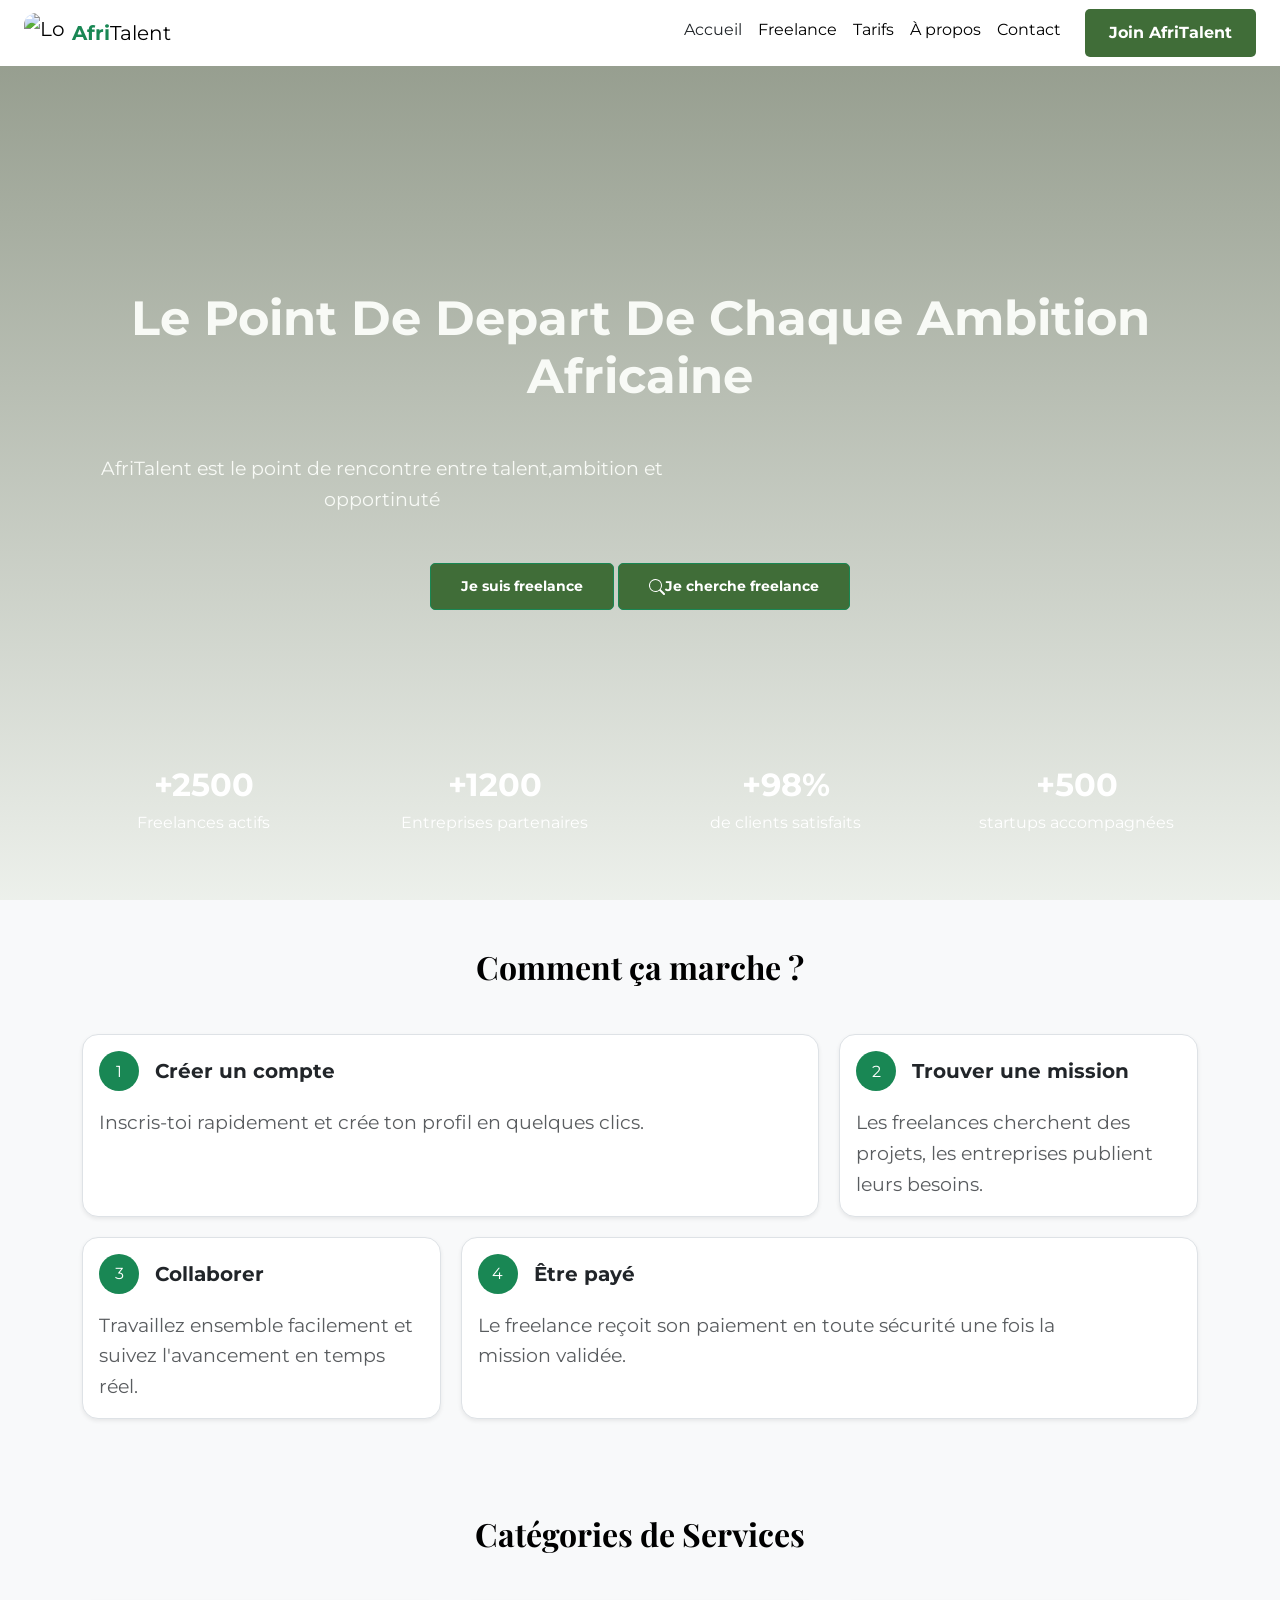
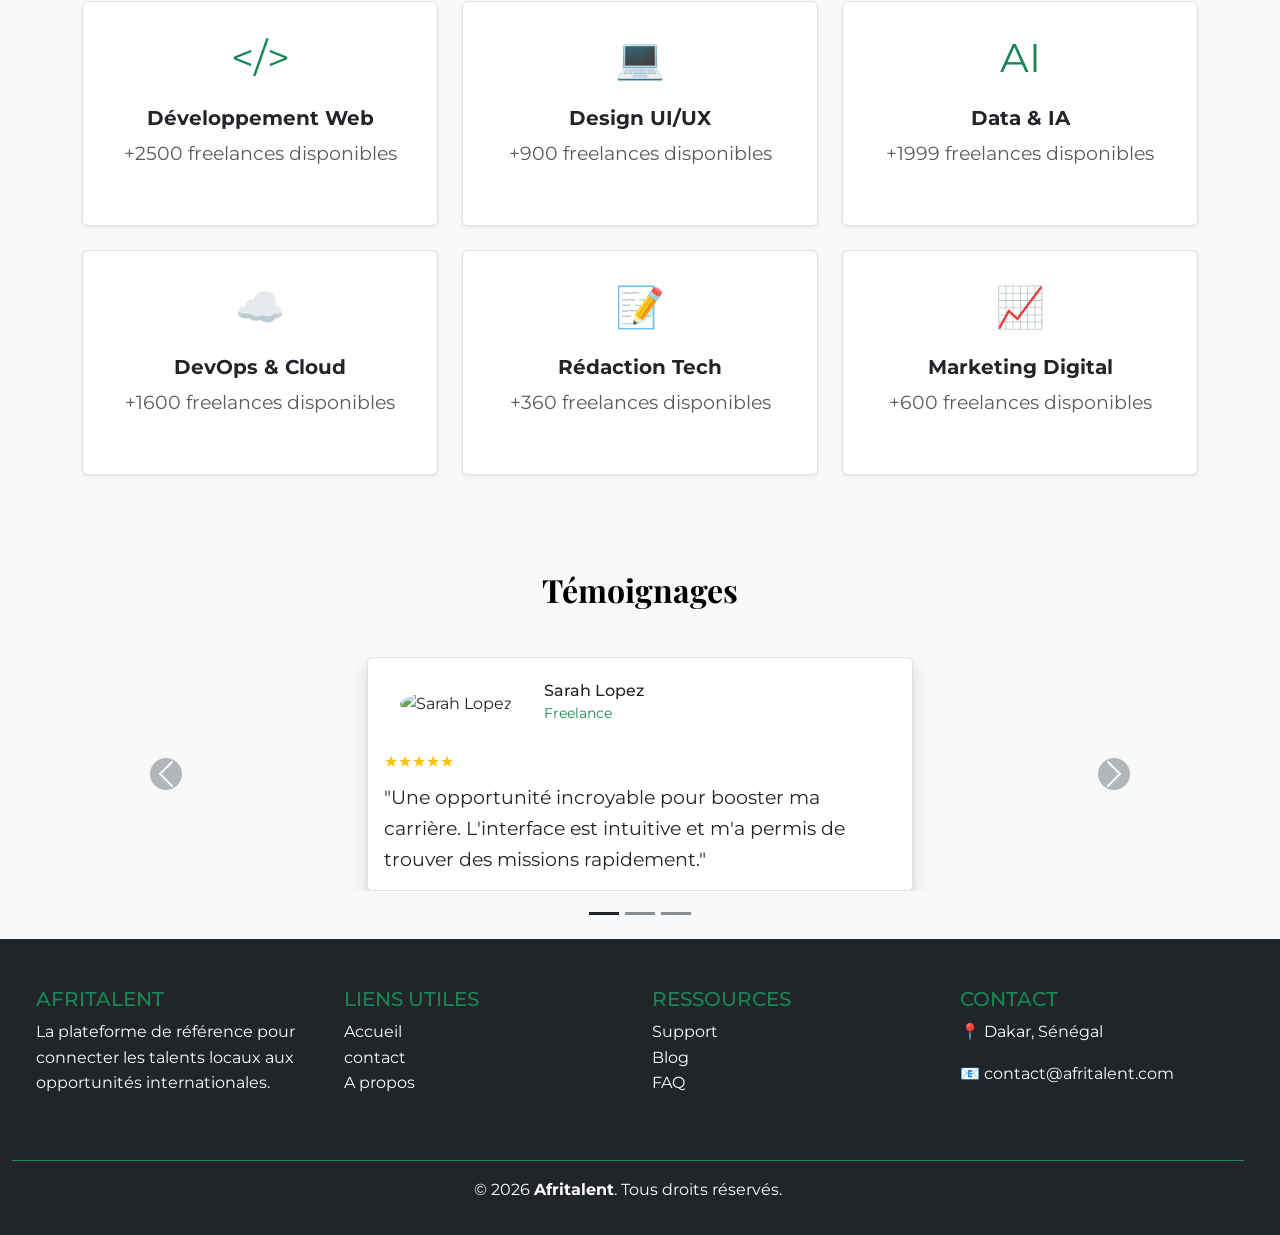
==== index.html @ a58d2108 "css:Bento Grid,sections hero et categories,effet hover" ====
<!DOCTYPE html>
<html lang="fr">
<head>
<meta charset="UTF-8">
<meta name="viewport" content="width=device-width, initial-scale=1.0">
<title>AfriTalent — Accueil</title>
<!-- Bootstrap 5 via CDN : feuille de style -->
<link
href="https://cdn.jsdelivr.net/npm/bootstrap@5.3.0/dist/css/bootstrap.min.css"
rel="stylesheet">
<!-- Votre feuille de style personnelle -->
<link rel="stylesheet" href="css/style.css">
</head>
<body>
 <nav class="navbar navbar-expand-lg navbar-dark  fixed-top">
  <div class="container-fluid px-4">
    
    <a class="navbar-brand d-flex align-items-center" href="#">
      <img src="images/F.jpg.jpeg" alt="Logo" width="40" height="40" class="d-inline-block align-text-top me-2">
      <span class="fw-bold text-success">Afri</span>Talent
    </a>

    <button class="navbar-toggler" type="button" data-bs-toggle="collapse" data-bs-target="#navbarNav" aria-controls="navbarNav" aria-expanded="false" aria-label="Toggle navigation">
      <span class="navbar-toggler-icon"></span>
    </button>

    <div class="collapse navbar-collapse justify-content-end" id="navbarNav">
      <ul class="navbar-nav">
        <li class="nav-item">
          <a class="nav-link active text-dark" href="index.html ">Accueil</a>
        </li>
        <li class="nav-item">
          <a class="nav-link" href="freelances.html">Freelance</a>
        </li>
        <li class="nav-item">
          <a class="nav-link" href="tarifs.html">Tarifs</a>
        </li>
        <li class="nav-item">
          <a class="nav-link" href="about.html">À propos</a>
        </li>
        <li class="nav-item">
          <a class="nav-link" href="contact.html">Contact</a>
        </li>
        <li class="nav-item">
          <a class="nav-link btn btn-success text-white ms-lg-3 px-4" href="contact.html">Join AfriTalent</a>
        </li>
      </ul>
    </div>

  </div>
</nav>
<header>
<section class="hero">
<div class="container py-5 " >
<h1 class="fw-bold pt-5 mb-4">Le Point De Depart De Chaque Ambition Africaine</h1>
<p class="mb-5 mt-5 text-center">AfriTalent est le point de rencontre entre talent,ambition et opportinuté</p>
<a href="tarifs.html" class="btn btn-success btn-sm text-decoration-none mb-5">Je suis freelance</a>
<a href="freelances.html" class="btn btn-success btn-sm text-decoration-none mb-5"><svg xmlns="http://www.w3.org/2000/svg" width="16" height="16" fill="currentColor" class="bi bi-search" viewBox="0 0 16 16">
  <path d="M11.742 10.344a6.5 6.5 0 1 0-1.397 1.398h-.001q.044.06.098.115l3.85 3.85a1 1 0 0 0 1.415-1.414l-3.85-3.85a1 1 0 0 0-.115-.1zM12 6.5a5.5 5.5 0 1 1-11 0 5.5 5.5 0 0 1 11 0"/>
</svg>Je cherche freelance</a>
</div>

</div>
<div class="container py-5 blo">
  
    <div class="container overflow-hidden text-center">
  <div class="row gx-5">
    <div class="col">
      <div class="p-3"><strong>+2500</strong> Freelances actifs</div>
    </div>
    <div class="col">
      <div class="p-3"><strong>+1200</strong> Entreprises partenaires</div>
    </div>
    <div class="col">
      <div class="p-3"><strong>+98%</strong> de clients satisfaits</div>
    </div>
    <div class="col">
      <div class="p-3"><strong>+500</strong> startups accompagnées</div>
    </div>
  </div>
</div>
</section>






<div class="container py-5">
  <div class="text-center mb-5">
    <h2 class="fw-bold">Comment ça marche ?</h2>
  </div>

  <div class="bento-grid">
  <div class="card h-100 border shadow-sm">
    <div class="card-body">
      <div class="d-flex align-items-center mb-3">
        <div class="bg-success text-white rounded-circle d-flex align-items-center justify-content-center p-3" style="width: 40px; height: 40px;">
          1
        </div>
        <h5 class="ms-3 mb-0 fw-bold">Créer un compte</h5>
      </div>
      <p class="card-text text-muted">Inscris-toi rapidement et crée ton profil en quelques clics.</p>
    </div>
  </div>

  <div class="card h-100 border shadow-sm">
    <div class="card-body">
      <div class="d-flex align-items-center mb-3">
        <div class="bg-success text-white rounded-circle d-flex align-items-center justify-content-center p-3" style="width: 40px; height: 40px;">
          2
        </div>
        <h5 class="ms-3 mb-0 fw-bold">Trouver une mission</h5>
      </div>
      <p class="card-text text-muted">Les freelances cherchent des projets, les entreprises publient leurs besoins.</p>
    </div>
  </div>

  <div class="card h-100 border shadow-sm">
    <div class="card-body">
      <div class="d-flex align-items-center mb-3">
        <div class="bg-success text-white rounded-circle d-flex align-items-center justify-content-center p-3" style="width: 40px; height: 40px;">
          3
        </div>
        <h5 class="ms-3 mb-0 fw-bold">Collaborer</h5>
      </div>
      <p class="card-text text-muted">Travaillez ensemble facilement et suivez l'avancement en temps réel.</p>
    </div>
  </div>

  <div class="card h-100 border shadow-sm">
    <div class="card-body">
      <div class="d-flex align-items-center mb-3">
        <div class="bg-success text-white rounded-circle d-flex align-items-center justify-content-center p-3" style="width: 40px; height: 40px;">
          4
        </div>
        <h5 class="ms-3 mb-0 fw-bold">Être payé</h5>
      </div>
      <p class="card-text text-muted">Le freelance reçoit son paiement en toute sécurité une fois la mission validée.</p>
    </div>
  </div>
</div>
</div>

<div class="container py-5">
  <div class="text-center mb-5">
    <h2 class="fw-bold">Catégories de Services</h2>
  </div>

  <div class="row g-4 categ-grid">
    <div class="col-md-4">
      <div class="card h-100 border shadow-sm">
        <div class="card-body p-4 text-center">
          <div class="mb-3 text-success">
            <span class="fs-1">&lt;/&gt;</span>
          </div>
          <h5 class="fw-bold">Développement Web</h5>
          <p class="text-muted small">+2500 freelances disponibles</p>
        </div>
      </div>
    </div>

    <div class="col-md-4">
      <div class="card h-100 border shadow-sm">
        <div class="card-body p-4 text-center">
          <div class="mb-3 text-success">
            <span class="fs-1">💻</span>
          </div>
          <h5 class="fw-bold">Design UI/UX</h5>
          <p class="text-muted small">+900 freelances disponibles</p>
        </div>
      </div>
    </div>

    <div class="col-md-4">
      <div class="card h-100 border shadow-sm">
        <div class="card-body p-4 text-center">
          <div class="mb-3 text-success">
            <span class="fs-1">AI</span>
          </div>
          <h5 class="fw-bold">Data & IA</h5>
          <p class="text-muted small">+1999 freelances disponibles</p>
        </div>
      </div>
    </div>

    <div class="col-md-4">
      <div class="card h-100 border shadow-sm">
        <div class="card-body p-4 text-center">
          <div class="mb-3 text-primary">
            <span class="fs-1">☁️</span>
          </div>
          <h5 class="fw-bold">DevOps & Cloud</h5>
          <p class="text-muted small">+1600 freelances disponibles</p>
        </div>
      </div>
    </div>

    <div class="col-md-4">
      <div class="card h-100 border shadow-sm">
        <div class="card-body p-4 text-center">
          <div class="mb-3 text-primary">
            <span class="fs-1">📝</span>
          </div>
          <h5 class="fw-bold">Rédaction Tech</h5>
          <p class="text-muted small">+360 freelances disponibles</p>
        </div>
      </div>
    </div>

    <div class="col-md-4">
      <div class="card h-100 border shadow-sm">
        <div class="card-body p-4 text-center">
          <div class="mb-3 text-primary">
            <span class="fs-1">📈</span>
          </div>
          <h5 class="fw-bold">Marketing Digital</h5>
          <p class="text-muted small">+600 freelances disponibles</p>
        </div>
      </div>
    </div>

  </div>
</div>



<div class="container py-5">
    <div class="text-center mb-5">
        <h2 class="fw-bold">Témoignages</h2>
    </div>

    
    <div id="testimonialCarousel" class="carousel slide" data-bs-ride="carousel">
        
        
        <div class="carousel-indicators" style="bottom: -50px;">
            <button type="button" data-bs-target="#testimonialCarousel" data-bs-slide-to="0" class="active bg-dark" aria-current="true" aria-label="Slide 1"></button>
            <button type="button" data-bs-target="#testimonialCarousel" data-bs-slide-to="1" class="bg-dark" aria-label="Slide 2"></button>
            <button type="button" data-bs-target="#testimonialCarousel" data-bs-slide-to="2" class="bg-dark" aria-label="Slide 3"></button>
        </div>

        <div class="carousel-inner">

            
            <div class="carousel-item active">
                <div class="row justify-content-center">
                    <div class="col-md-6">
                        <div class="card h-100 border shadow">
                            <div class="card-body">
                                <div class="d-flex align-items-center mb-3">
                                    <div class="rounded-circle bg-white p-3">
                                        <img src="images/AA.jpg" width="50" height="50" class="rounded-circle" alt="Sarah Lopez">
                                    </div>
                                    <div class="ms-3">
                                        <h6 class="mb-0">Sarah Lopez</h6>
                                        <small class="text-success">Freelance</small>
                                    </div>
                                </div>
                                <div class="mb-2 text-warning">
                                    <span>★★★★★</span>
                                </div>
                                <p class="card-text">"Une opportunité incroyable pour booster ma carrière. L'interface est intuitive et m'a permis de trouver des missions rapidement."</p>
                            </div>
                        </div>
                    </div>
                </div>
            </div>

            
            <div class="carousel-item">
                <div class="row justify-content-center">
                    <div class="col-md-6">
                        <div class="card h-100 border shadow">
                            <div class="card-body">
                                <div class="d-flex align-items-center mb-3">
                                    <div class="rounded-circle bg-secondary p-3">
                                        <img src="images/EE.jpg" width="50" height="50" class="rounded-circle" alt="Jonh Kennedy">
                                    </div>
                                    <div class="ms-3">
                                        <h6 class="mb-0">Jonh Kennedy</h6>
                                        <small class="text-success">Freelance</small>
                                    </div>
                                </div>
                                <div class="mb-2 text-warning">
                                    <span>★★★★★</span>
                                </div>
                                <p class="card-text">"Le meilleur endroit pour mettre en avant mon portfolio et entrer en contact avec des clients sérieux."</p>
                            </div>
                        </div>
                    </div>
                </div>
            </div>

           
            <div class="carousel-item">
                <div class="row justify-content-center">
                    <div class="col-md-6">
                        <div class="card h-100 border shadow">
                            <div class="card-body">
                                <div class="d-flex align-items-center mb-3">
                                    <div class="rounded-circle bg-dark p-3">
                                        <img src="images/nova.jpg" width="50" height="50" class="rounded-circle" alt="Novatech">
                                    </div>
                                    <div class="ms-3">
                                        <h6 class="mb-0">Novatech</h6>
                                        <small class="text-success">Entreprise</small>
                                    </div>
                                </div>
                                <div class="mb-2 text-warning">
                                    <span>★★★★★</span>
                                </div>
                                <p class="card-text">"Grâce à cette plateforme, nous avons trouvé des experts qualifiés en un temps record pour nos projets."</p>
                            </div>
                        </div>
                    </div>
                </div>
            </div>

        </div>

       
        <button class="carousel-control-prev" type="button" data-bs-target="#testimonialCarousel" data-bs-slide="prev">
            <span class="carousel-control-prev-icon bg-secondary rounded-circle" aria-hidden="true"></span>
        </button>
        <button class="carousel-control-next" type="button" data-bs-target="#testimonialCarousel" data-bs-slide="next">
            <span class="carousel-control-next-icon bg-secondary rounded-circle" aria-hidden="true"></span>
        </button>
    </div>
</div>

</header>

<footer class="container-fluid bg-dark text-white pt-5 pb-3">
    
    <div class="row px-4"> <div class="col-md-3 mb-4">
            <h5 class="text-uppercase text-success font-weight-bold">Afritalent</h5>
            <p>La plateforme de référence pour connecter les talents locaux aux opportunités internationales.</p>
        </div>

        <div class="col-md-3 mb-4">
            <h5 class="text-uppercase text-success font-weight-bold">Liens utiles</h5>
            <ul class="list-unstyled">
                <li><a href="index.html" class="text-white text-decoration-none">Accueil</a></li>
                <li><a href="contact.html" class="text-white text-decoration-none">contact</a></li>
                <li><a href="about.html" class="text-white text-decoration-none">A propos</a></li>
            </ul>
        </div>

        <div class="col-md-3 mb-4">
            <h5 class="text-uppercase text-success font-weight-bold">Ressources</h5>
            <ul class="list-unstyled">
                <li><a href="#" class="text-white text-decoration-none">Support</a></li>
                <li><a href="#" class="text-white text-decoration-none">Blog</a></li>
                <li><a href="#" class="text-white text-decoration-none">FAQ</a></li>
            </ul>
        </div>

        <div class="col-md-3 mb-4">
            <h5 class="text-uppercase text-success font-weight-bold">Contact</h5>
            <p>📍 Dakar, Sénégal</p>
            <p>📧 contact@afritalent.com</p>
             <div class="mt-4">
        
        </div>

    </div>

    <div class="row border-top border-success mt-4 pt-3">
        <div class="col-12 text-center">
            <p>© 2026 <strong>Afritalent</strong>. Tous droits réservés.</p>
        </div>
    </div>

</footer>

<script
src="https://cdn.jsdelivr.net/npm/bootstrap@5.3.0/dist/js/bootstrap.bundle.min.js"
></script>
<script src="js/main.js"></script>


</body>
</html>
---- css/style.css ----
@import url("https://fonts.googleapis.com/css2?family=Playfair+Display:ital,wght@0,400..900;1,400..900&family=Playfair:ital,opsz,wght@0,5..1200,300..900;1,5..1200,300..900&display=swap");
@import url("https://fonts.googleapis.com/css2?family=Inter:ital,opsz,wght@0,14..32,100..900;1,14..32,100..900&family=Montserrat:ital,wght@0,100..900;1,100..900&family=Playfair+Display:ital,wght@0,400..900;1,400..900&family=Playfair:ital,opsz,wght@0,5..1200,300..900;1,5..1200,300..900&display=swap");
:root {
  --font-titre: "Playfair Display";
  --font-corps: "Montserrat";
  --primary-color: black;
  /* --accent-color: #d4af37; */
  --bg-light: #f8f9fa;
  --text-main: #2d3e1d;

  --spacing: 20px;
  --radius: 12px;
}
* {
  margin: 0;
  padding: 0;
  box-sizing: border-box;
}

body {
  font-family: var(--font-corps);
  background-color: var(--bg-light);
  color: var(--text-main);
  line-height: 1.6;
}

h2,
h3 {
  font-family: var(--font-titre);
  color: var(--primary-color);
  font-weight: 700;
  margin-bottom: var(--spacing);
}
.navbar a {
  color: black;
}
.navbar {
  background-color: white;
  padding: 1;
  box-shadow: var(--shadow-soft);
  border-radius: 2;
}
.navbar-nav .nav-link:hover {
  background-color: #406d38;
  border-radius: 12px;
}
.btn {
  background-color: #0d1809;
}
.navbar-brand img {
  border-radius: 12px;
}
.hero {
  background:
    linear-gradient(rgba(41, 56, 24, 0.5), rgba(225, 231, 220, 0.5)),
    url("https://i1-c.pinimg.com/1200x/aa/c4/77/aac477188ec2e32e4ff472f5e6f6731c.jpg")
      no-repeat center center/cover;

  height: 100vh;
  display: flex;
  align-items: center;
  justify-content: center;
  text-align: center;
  color: rgb(248, 250, 246);
}

/* pour placer les stats au milieu et totu  */
.blo .p-3 {
  display: flex;
  flex-direction: column;
  align-items: center;
}

.blo .p-3 strong {
  display: block;
  font-size: 2rem;
  color: white;
}

.blo {
  color: #ffffff;
}
.hero {
  position: relative;
  /* deplacer un element par rapport a position normal */
}
.hero-section h1 {
  margin-bottom: 25px;
}
.blo {
  position: absolute;
  /* sert a placer l element sur un endroit precis */
  bottom: 0;
  left: 0;
  right: 0;

  padding: 20px 0; /* Espace interne  */
  width: 100%;
  /* l'element doit take toute la largeur dispo de son parents */
}
.container h1 {
  font-size: 3rem;
  margin-bottom: 1rem;
}

.container p {
  font-size: 1.2rem;
  margin-bottom: 2rem;
  max-width: 600px;
}

.btn {
  background-color: #406d38;

  color: white;
  padding: 12px 30px;
  text-decoration: none;
  border-radius: 5px;
  font-weight: bold;
  transition: 0.5s;
}

.btn:hover {
  background-color: #1c2716;
}
.card {
  transition:
    transform 0.3s ease,
    box-shadow 0.3s ease;
  cursor: pointer;
  border: none;
}

/* Effet au survol */
.card:hover {
  /* Soulève la carte de 10px */
  transform: translateY(-10px);
}
/* la grille */
.bento-grid {
  display: grid;
  grid-template-columns: repeat(3, 1fr); /* Découpe l'espace en 3 col égale */
  gap: 20px; /* espace de 20px entre les cartes */
}

.bento-grid .card {
  border-radius: 16px;
}

/* asymetire */
.bento-grid .card:nth-child(1) {
  grid-column: span 2; /* il select la carte avec le 1 et lui dit de prendre la largeur de 2 cases*/
}

.bento-grid .card:nth-child(4) {
  grid-column: span 2; /* La carte 4 est large elle s'étale sur 2 colonnes */
}

/* 2. effert survol */
.categ-grid .card:hover {
  /*  Soulève la carte de 8 px vers le haut */
  transform: translateY(-8px);

  /* effet ombre */
  box-shadow: 0 12px 24px rgba(0, 0, 0, 0.15) !important;

  /*  Change la bordure en vert  */
  /* border-color: #198754; */
  background-color: rgb(44, 77, 2);

  /* change le curseur en une main */
  cursor: pointer;
}
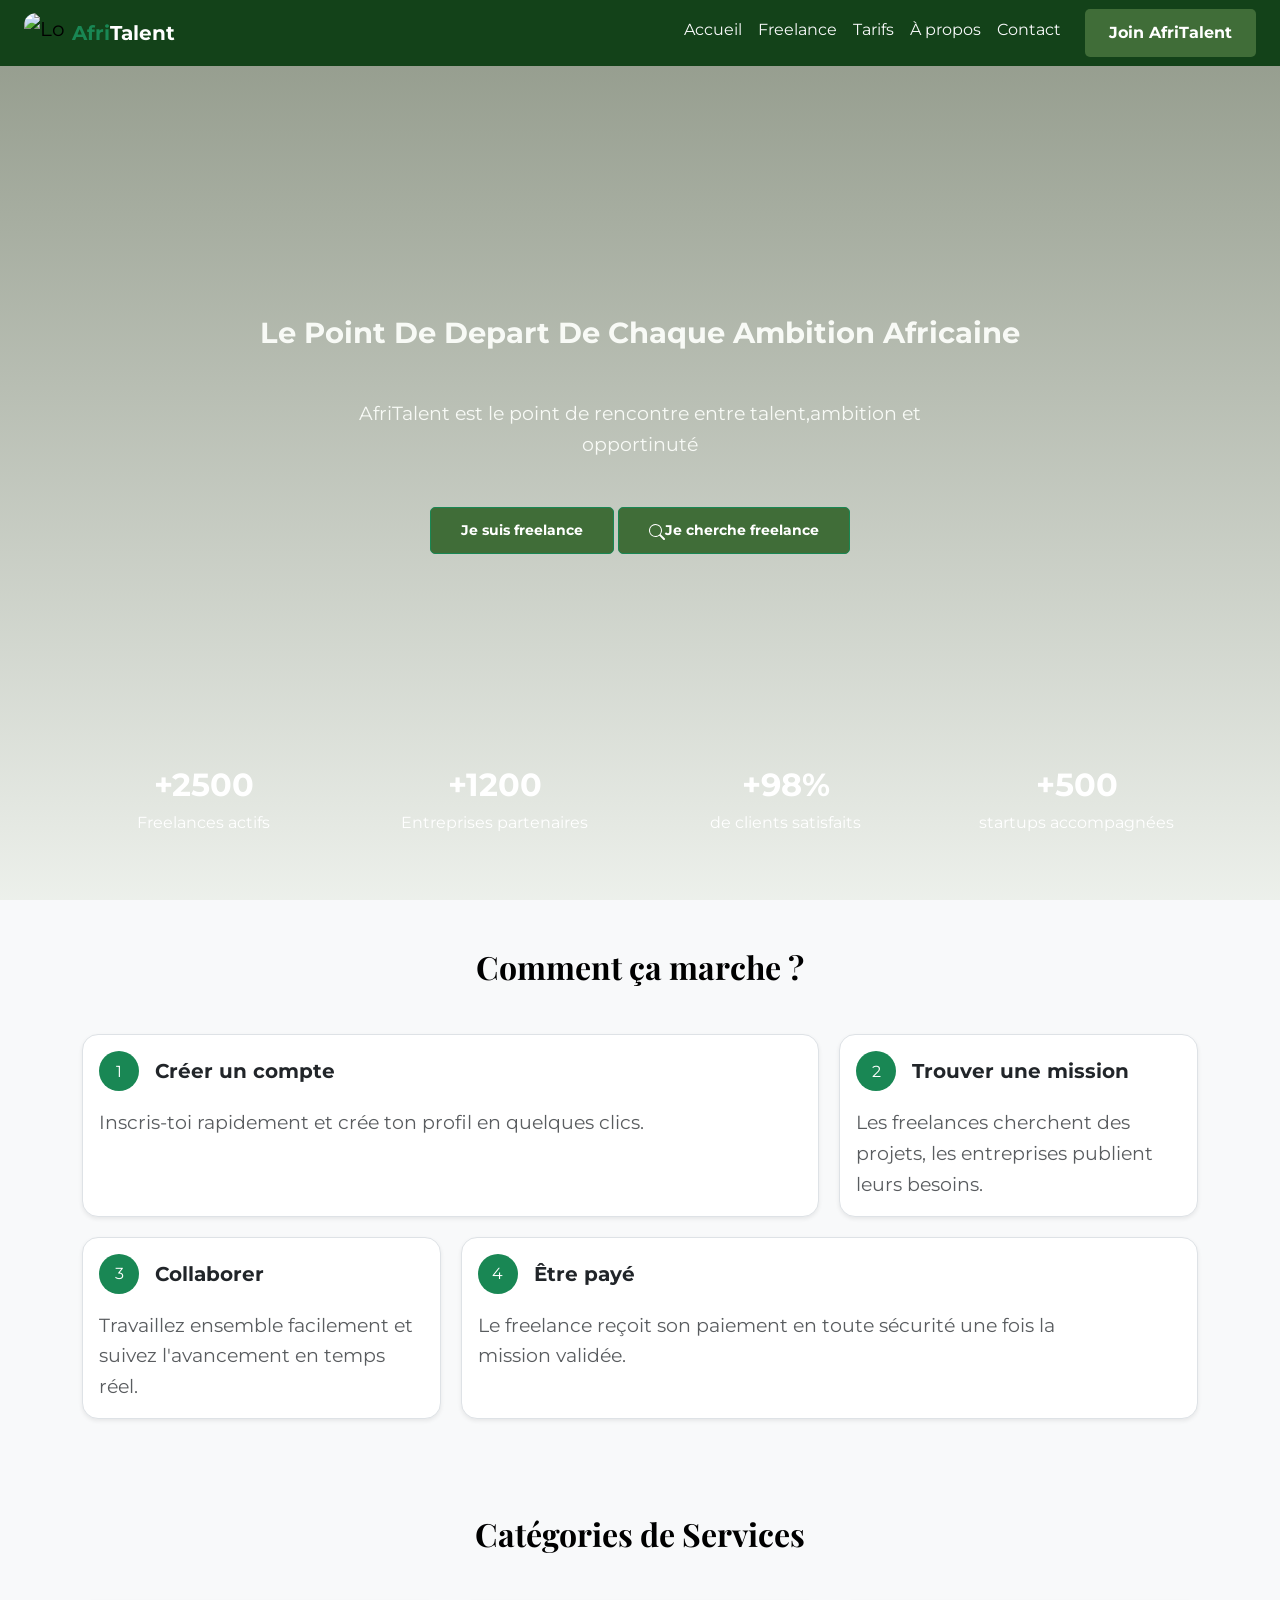
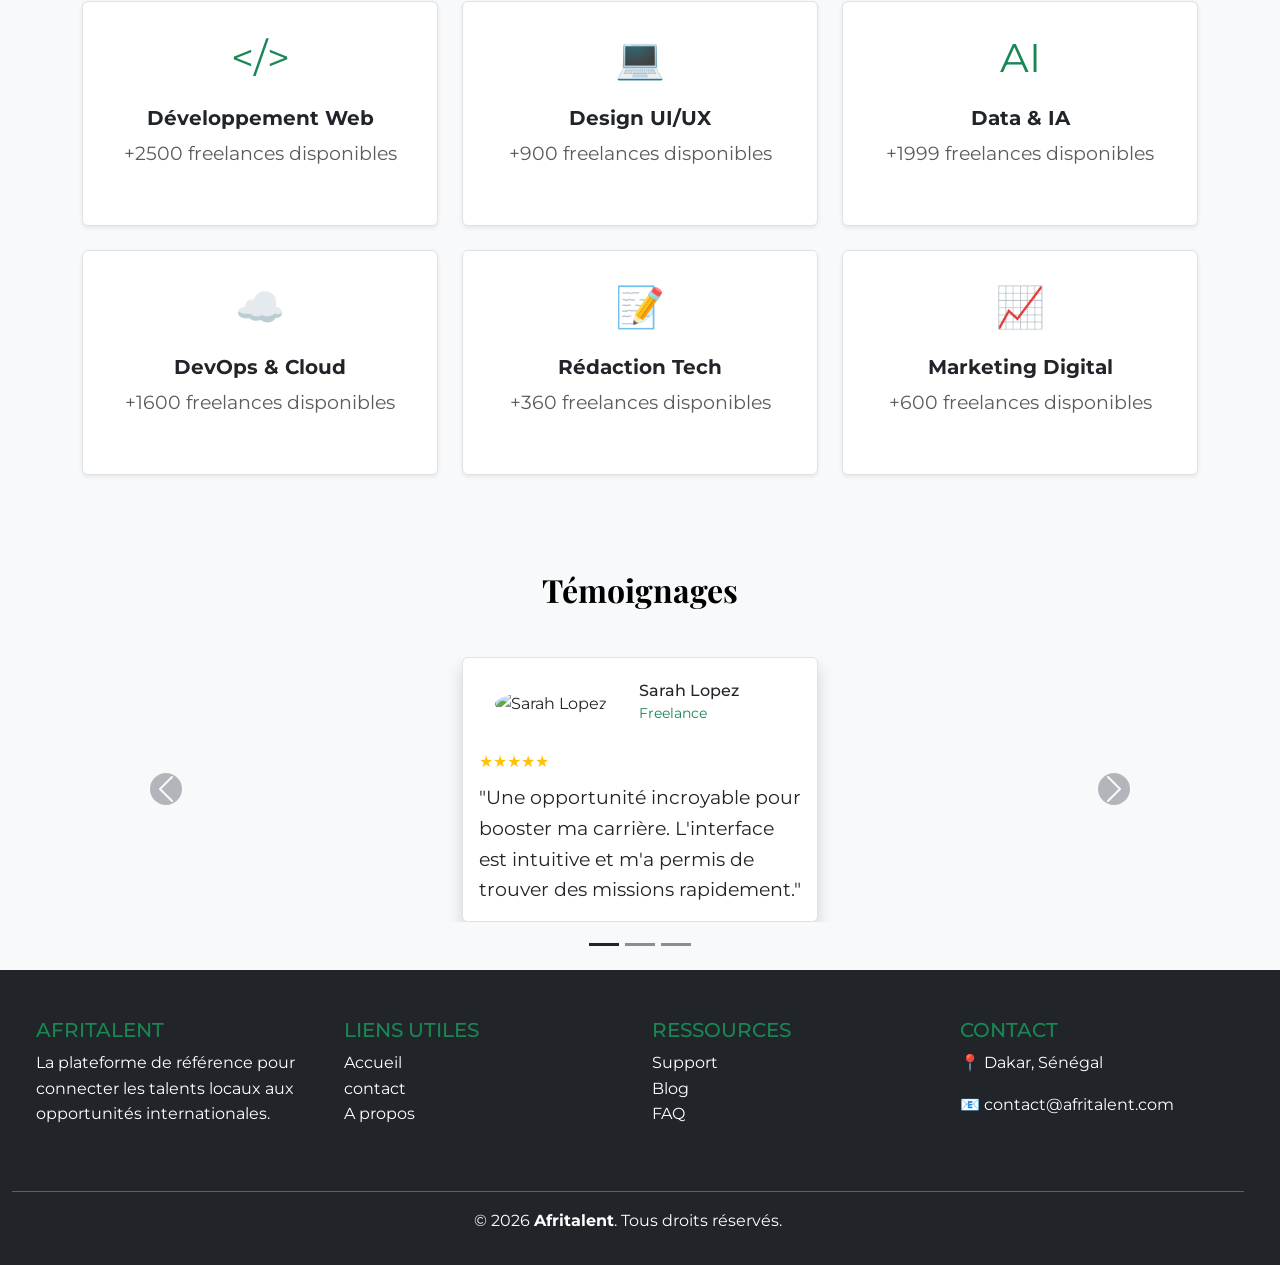
==== commit 7de930fd: "css:responsive design mobile et tablette,media queries" ====
--- a/index.html
+++ b/index.html
@@ -17,7 +17,7 @@
     
     <a class="navbar-brand d-flex align-items-center" href="#">
       <img src="images/F.jpg.jpeg" alt="Logo" width="40" height="40" class="d-inline-block align-text-top me-2">
-      <span class="fw-bold text-success">Afri</span>Talent
+      <span class="fw-bold text-success">Afri</span><span class="text-white fw-bold">Talent</span>
     </a>
 
     <button class="navbar-toggler" type="button" data-bs-toggle="collapse" data-bs-target="#navbarNav" aria-controls="navbarNav" aria-expanded="false" aria-label="Toggle navigation">
@@ -27,19 +27,19 @@
     <div class="collapse navbar-collapse justify-content-end" id="navbarNav">
       <ul class="navbar-nav">
         <li class="nav-item">
-          <a class="nav-link active text-dark" href="index.html ">Accueil</a>
-        </li>
-        <li class="nav-item">
-          <a class="nav-link" href="freelances.html">Freelance</a>
-        </li>
-        <li class="nav-item">
-          <a class="nav-link" href="tarifs.html">Tarifs</a>
-        </li>
-        <li class="nav-item">
-          <a class="nav-link" href="about.html">À propos</a>
-        </li>
-        <li class="nav-item">
-          <a class="nav-link" href="contact.html">Contact</a>
+          <a class="nav-link active text-light" href="index.html ">Accueil</a>
+        </li>
+        <li class="nav-item">
+          <a class="nav-link text-light" href="freelances.html">Freelance</a>
+        </li>
+        <li class="nav-item">
+          <a class="nav-link text-light" href="tarifs.html">Tarifs</a>
+        </li>
+        <li class="nav-item">
+          <a class="nav-link text-light" href="about.html">À propos</a>
+        </li>
+        <li class="nav-item">
+          <a class="nav-link text-light" href="contact.html">Contact</a>
         </li>
         <li class="nav-item">
           <a class="nav-link btn btn-success text-white ms-lg-3 px-4" href="contact.html">Join AfriTalent</a>
@@ -148,7 +148,7 @@
   </div>
 
   <div class="row g-4 categ-grid">
-    <div class="col-md-4">
+    <div class="col-12 col-md-6 col-lg-4">
       <div class="card h-100 border shadow-sm">
         <div class="card-body p-4 text-center">
           <div class="mb-3 text-success">
@@ -160,7 +160,7 @@
       </div>
     </div>
 
-    <div class="col-md-4">
+    <div class="col-12 col-md-6 col-lg-4">
       <div class="card h-100 border shadow-sm">
         <div class="card-body p-4 text-center">
           <div class="mb-3 text-success">
@@ -172,7 +172,7 @@
       </div>
     </div>
 
-    <div class="col-md-4">
+    <div class="col-12 col-md-6 col-lg-4">
       <div class="card h-100 border shadow-sm">
         <div class="card-body p-4 text-center">
           <div class="mb-3 text-success">
@@ -184,7 +184,7 @@
       </div>
     </div>
 
-    <div class="col-md-4">
+    <div class="col-12 col-md-6 col-lg-4">
       <div class="card h-100 border shadow-sm">
         <div class="card-body p-4 text-center">
           <div class="mb-3 text-primary">
@@ -196,7 +196,7 @@
       </div>
     </div>
 
-    <div class="col-md-4">
+    <div class="col-12 col-md-6 col-lg-4">
       <div class="card h-100 border shadow-sm">
         <div class="card-body p-4 text-center">
           <div class="mb-3 text-primary">
@@ -208,7 +208,7 @@
       </div>
     </div>
 
-    <div class="col-md-4">
+    <div class="col-12 col-md-6 col-lg-4">
       <div class="card h-100 border shadow-sm">
         <div class="card-body p-4 text-center">
           <div class="mb-3 text-primary">
@@ -245,7 +245,7 @@
             
             <div class="carousel-item active">
                 <div class="row justify-content-center">
-                    <div class="col-md-6">
+                    <div class="col-12 col-md-6 col-lg-4">
                         <div class="card h-100 border shadow">
                             <div class="card-body">
                                 <div class="d-flex align-items-center mb-3">
@@ -270,7 +270,7 @@
             
             <div class="carousel-item">
                 <div class="row justify-content-center">
-                    <div class="col-md-6">
+                    <div class="col-12 col-md-6 col-lg-4">
                         <div class="card h-100 border shadow">
                             <div class="card-body">
                                 <div class="d-flex align-items-center mb-3">
@@ -295,7 +295,7 @@
            
             <div class="carousel-item">
                 <div class="row justify-content-center">
-                    <div class="col-md-6">
+                    <div class="col-12 col-md-6 col-lg-4">
                         <div class="card h-100 border shadow">
                             <div class="card-body">
                                 <div class="d-flex align-items-center mb-3">
--- a/css/style.css
+++ b/css/style.css
@@ -35,7 +35,7 @@
   color: black;
 }
 .navbar {
-  background-color: white;
+  background-color: rgb(19, 66, 25);
   padding: 1;
   box-shadow: var(--shadow-soft);
   border-radius: 2;
@@ -63,6 +63,10 @@
   text-align: center;
   color: rgb(248, 250, 246);
 }
+/* .hero .container {
+  display: flex;
+  flex-direction: column;
+} */
 
 /* pour placer les stats au milieu et totu  */
 .blo .p-3 {
@@ -90,10 +94,10 @@
 .blo {
   position: absolute;
   /* sert a placer l element sur un endroit precis */
-  bottom: 0;
+  bottom: -40px;
   left: 0;
   right: 0;
-
+  margin-top: 30px;
   padding: 20px 0; /* Espace interne  */
   width: 100%;
   /* l'element doit take toute la largeur dispo de son parents */
@@ -162,7 +166,7 @@
   transform: translateY(-8px);
 
   /* effet ombre */
-  box-shadow: 0 12px 24px rgba(0, 0, 0, 0.15) !important;
+  box-shadow: 0 12px 24px rgba(0, 0, 0, 0.15);
 
   /*  Change la bordure en vert  */
   /* border-color: #198754; */
@@ -171,3 +175,144 @@
   /* change le curseur en une main */
   cursor: pointer;
 }
+
+/* Mobile ecran375px */
+@media (min-width: 375px) {
+  .hero h1 {
+    font-size: 1.8rem; /* Rend le titre du Hero plus adapté sur mobile */
+  }
+}
+
+/* sur desktop */
+
+/* Le sous-titre p remonte tout en haut et on bloque sa largeur */
+.hero p {
+  max-width: 650px; /* Aligne la largeur du texte sur celle du h1 */
+  margin-left: auto;
+  margin-right: auto;
+  margin-top: 0;
+  margin-bottom: 25px; /* Espace propre avant le h1 */
+}
+
+/*  h1 se place juste en dessous */
+.hero h1 {
+  order: 2;
+  margin-top: 0;
+  margin-bottom: 35px; /* Espace avant les boutons */
+}
+
+/*  Les boutons restent au milieu */
+.hero .d-flex {
+  order: 3;
+  margin-bottom: 50px;
+}
+
+/* Les statistiques blo se collent parfaitement tout en bas à l'horizontale */
+.blo {
+  position: absolute;
+  bottom: 0;
+  left: 0;
+  right: 0;
+  width: 100%;
+  padding: 20px 0;
+}
+
+/* sur tab */
+
+@media (min-width: 768px) {
+  /*  On donne  flexibilite a hero */
+  .hero {
+    height: auto;
+    min-height: 100vh;
+    padding-top: 110px; /* Évite que le haut ne touche la navbar */
+    padding-bottom: 140px; /* Laisse de l'espace pour le bloc absolu en bas */
+    position: relative;
+  }
+}
+/* les stats en bas et horzontale */
+.blo {
+  position: absolute; /* Revient se coller tout en bas du fond */
+  bottom: 0;
+  left: 0;
+  right: 0;
+  width: 100%;
+  padding: 15px 0;
+}
+
+/* On force la ligne Bootstrap à tout garder sur la même ligne */
+.blo .row {
+  display: flex;
+  flex-direction: row;
+
+  justify-content: space-around;
+}
+
+/* sur mobile */
+@media (max-width: 768px) {
+  .hero {
+    height: auto;
+    min-height: 100vh;
+    padding: 100px 0 150px;
+    align-items: flex-start;
+    flex-direction: column;
+    justify-content: flex-start;
+  }
+
+  .hero .container {
+    width: 100%;
+  }
+
+  .hero h1 {
+    font-size: 1.8rem;
+    margin-bottom: 15px;
+  }
+
+  /* Boutons en colonne */
+  .hero a.btn {
+    display: block;
+    width: 80%;
+    margin: 8px auto;
+  }
+
+  /*  annuler le position absolute */
+  .blo {
+    position: relative;
+    bottom: auto;
+    left: auto;
+    right: auto;
+    width: 100%;
+    margin-top: 20px;
+    padding: 20px 0;
+  }
+
+  .blo .row {
+    display: grid;
+    grid-template-columns: 1fr 1fr;
+    gap: 15px;
+    text-align: center;
+  }
+
+  .blo .col {
+    width: 100%;
+  }
+
+  .blo strong {
+    font-size: 1.5rem;
+    display: block;
+  }
+  /* Bento grid en colonne unique */
+  .bento-grid {
+    grid-template-columns: 1fr;
+  }
+
+  /* Annuler les cartes qui s'étalent sur 2 colonnes */
+  .bento-grid .card:nth-child(1),
+  .bento-grid .card:nth-child(4) {
+    grid-column: span 1;
+  }
+
+  /* Cartes pleine largeur */
+  .bento-grid .card {
+    width: 100%;
+  }
+}
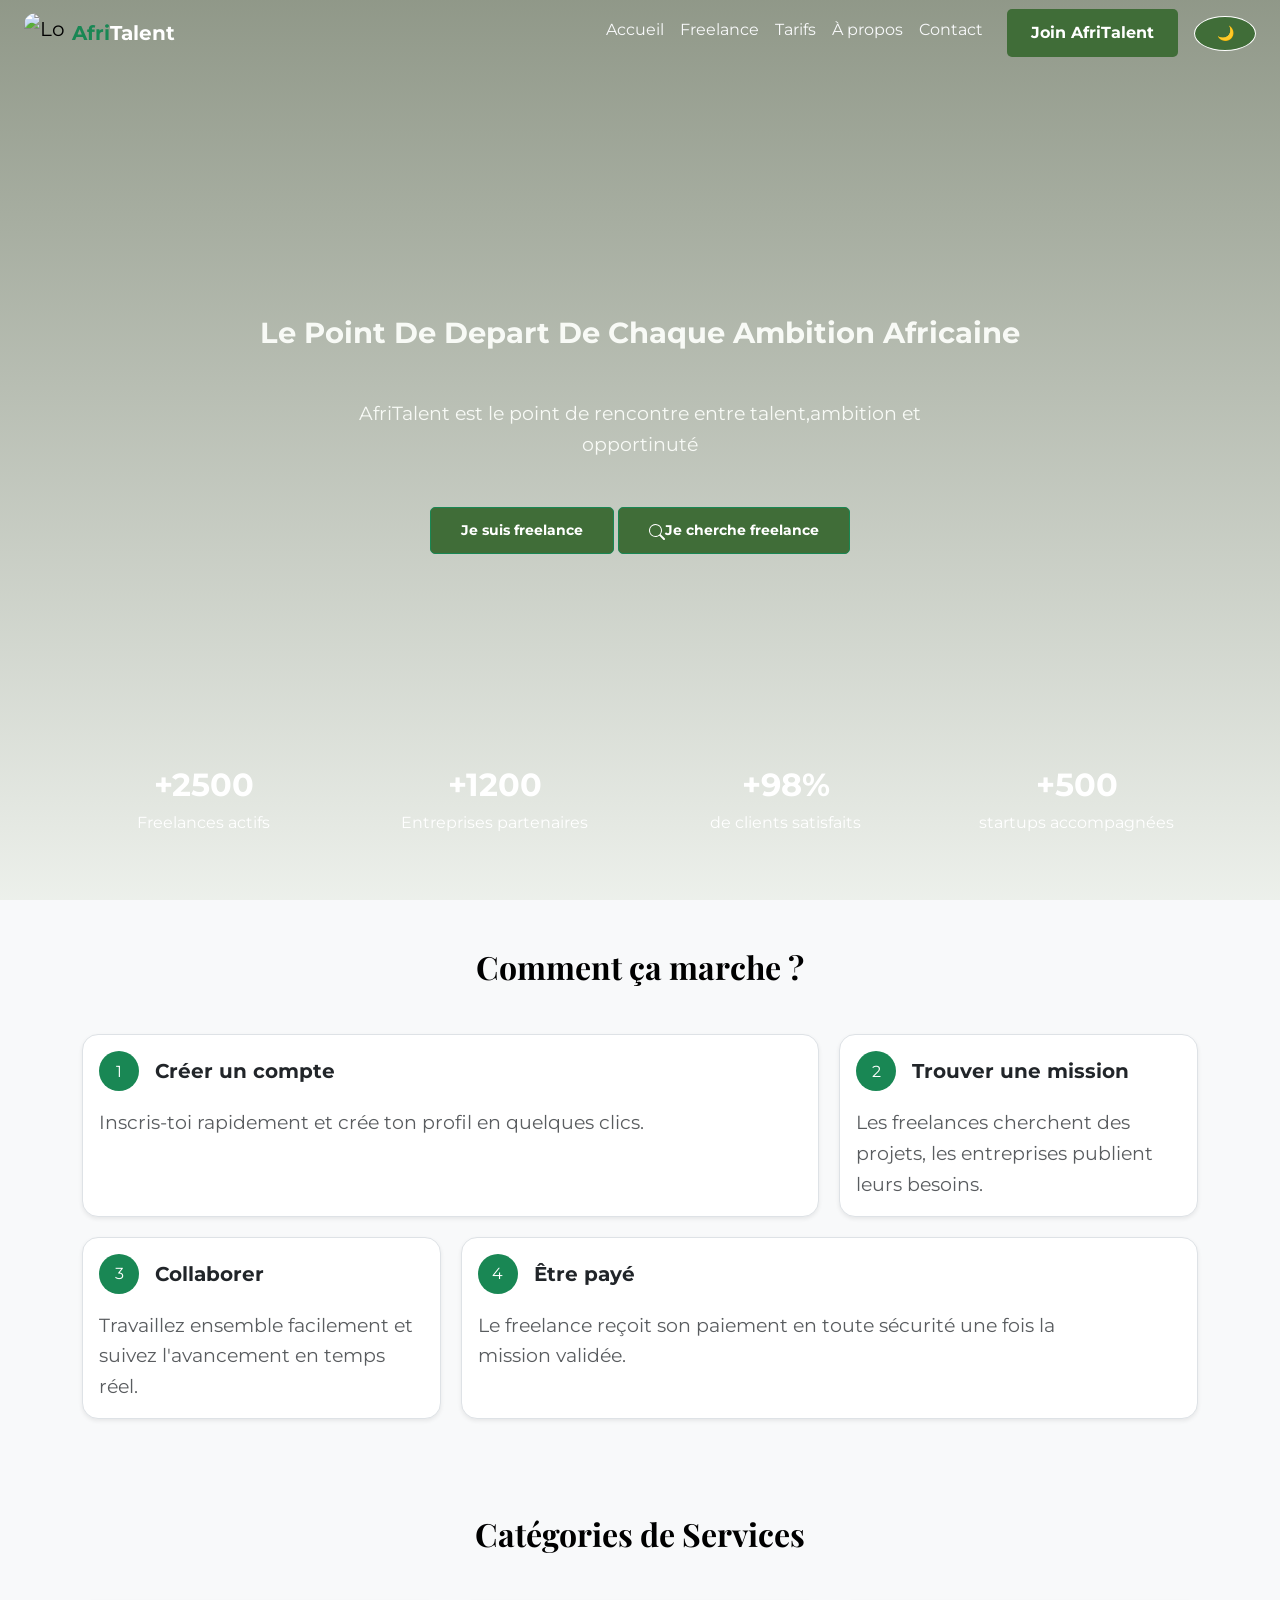
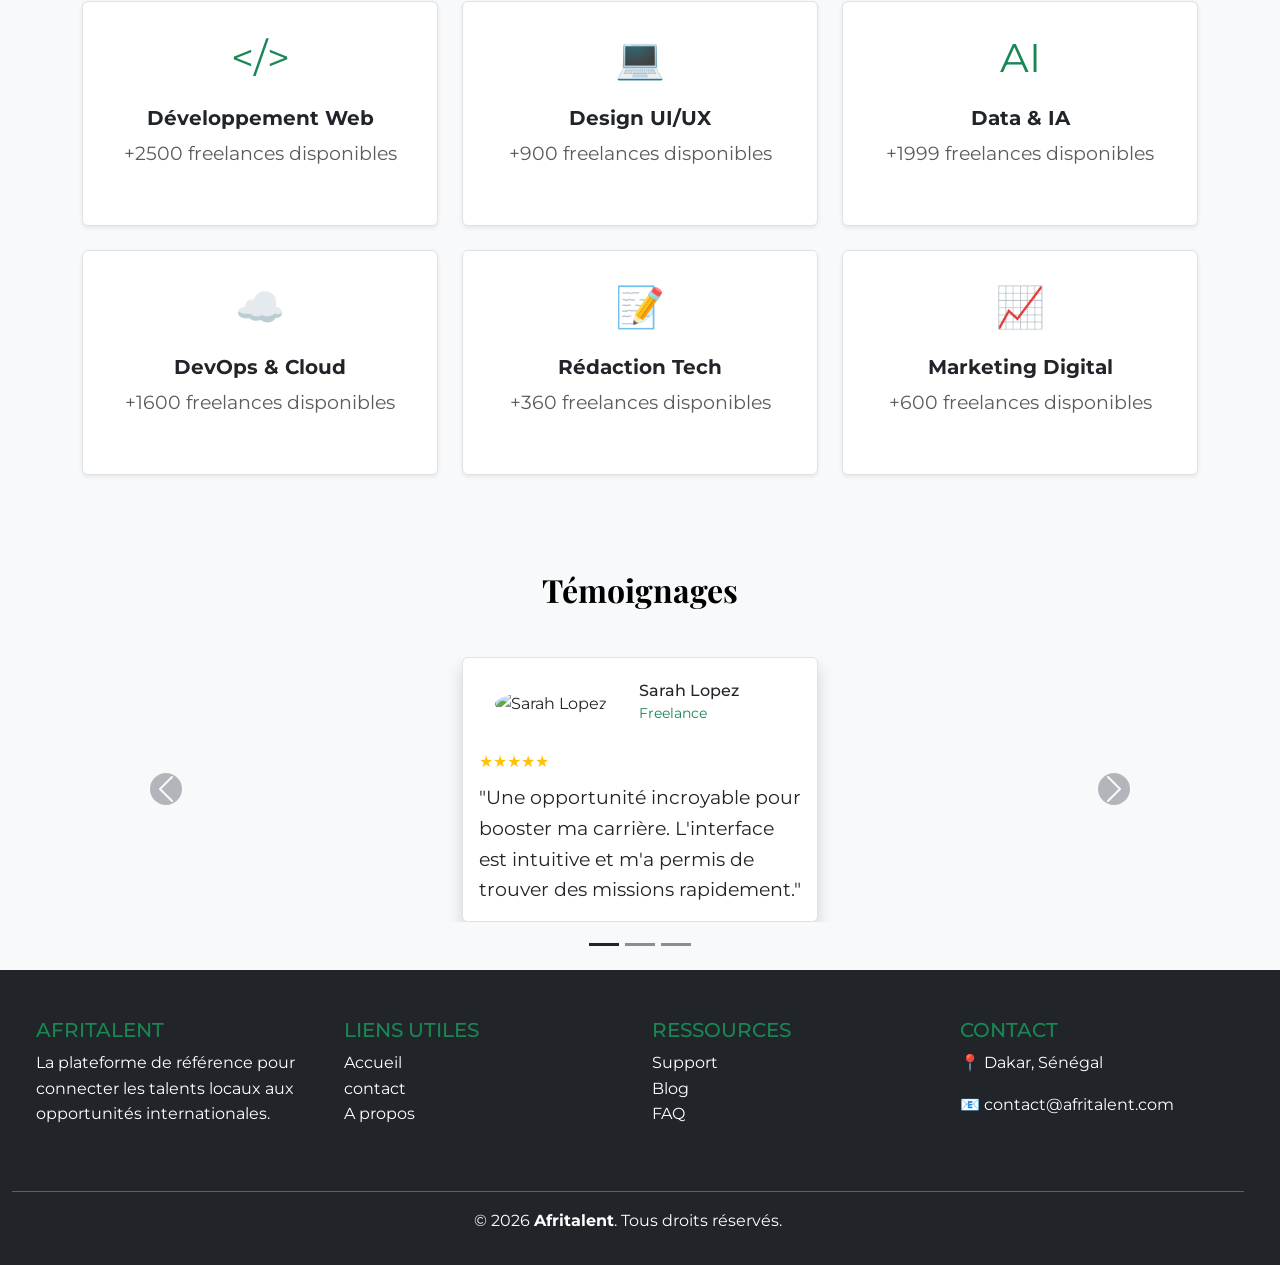
==== commit f5b33f7a: "JS : dark mode avec localStorage, navbar dynamique au scroll" ====
--- a/index.html
+++ b/index.html
@@ -43,8 +43,14 @@
         </li>
         <li class="nav-item">
           <a class="nav-link btn btn-success text-white ms-lg-3 px-4" href="contact.html">Join AfriTalent</a>
+          
         </li>
       </ul>
+      <div class="d-flex  align-items-center gap-2 ms-lg-3">
+       <button id="theme-toggle" class="btn btn-sm btn-outline-light rounded-circle d-flex align-items-center justify-content-center" style="width: 35px; height: 35px;">
+    🌙
+</button>
+</div>
     </div>
 
   </div>
@@ -330,7 +336,9 @@
 </div>
 
 </header>
-
+<button id="backToTop" class="btn btn-primary rounded-circle position-fixed bottom-0 end-0 m-4 d-none z-3 fs-4">
+  ↑
+</button>
 <footer class="container-fluid bg-dark text-white pt-5 pb-3">
     
     <div class="row px-4"> <div class="col-md-3 mb-4">
--- a/css/style.css
+++ b/css/style.css
@@ -316,3 +316,53 @@
     width: 100%;
   }
 }
+
+/* js */
+/* Dark Mode */
+body.dark-mode {
+  background-color: #121212;
+  color: #f0f0f0;
+}
+
+body.dark-mode .card {
+  background-color: #1e1e1e;
+  color: #f0f0f0;
+  /* border-color: #333; */
+}
+
+body.dark-mode .navbar {
+  background-color: #0a0a0a;
+}
+body.dark-mode {
+  color: #f0f0f0;
+}
+
+body.dark-mode .card-body,
+body.dark-mode .card-title,
+body.dark-mode .card-text,
+body.dark-mode p,
+body.dark-mode h1,
+body.dark-mode h2,
+body.dark-mode h3 {
+  color: #f0f0f0 !important;
+}
+
+/* Bouton toggle blanc */
+#theme-toggle {
+  color: white;
+  border-color: white;
+}
+
+/* État initial : transparent */
+.navbar {
+  transition:
+    background-color 0.4s ease,
+    box-shadow 0.4s ease;
+  background-color: transparent !important;
+}
+
+/* État après scroll */
+.navbar.scrolled {
+  background-color: #0f4a0f !important;
+  box-shadow: 0 4px 20px rgba(27, 88, 14, 0.5);
+}
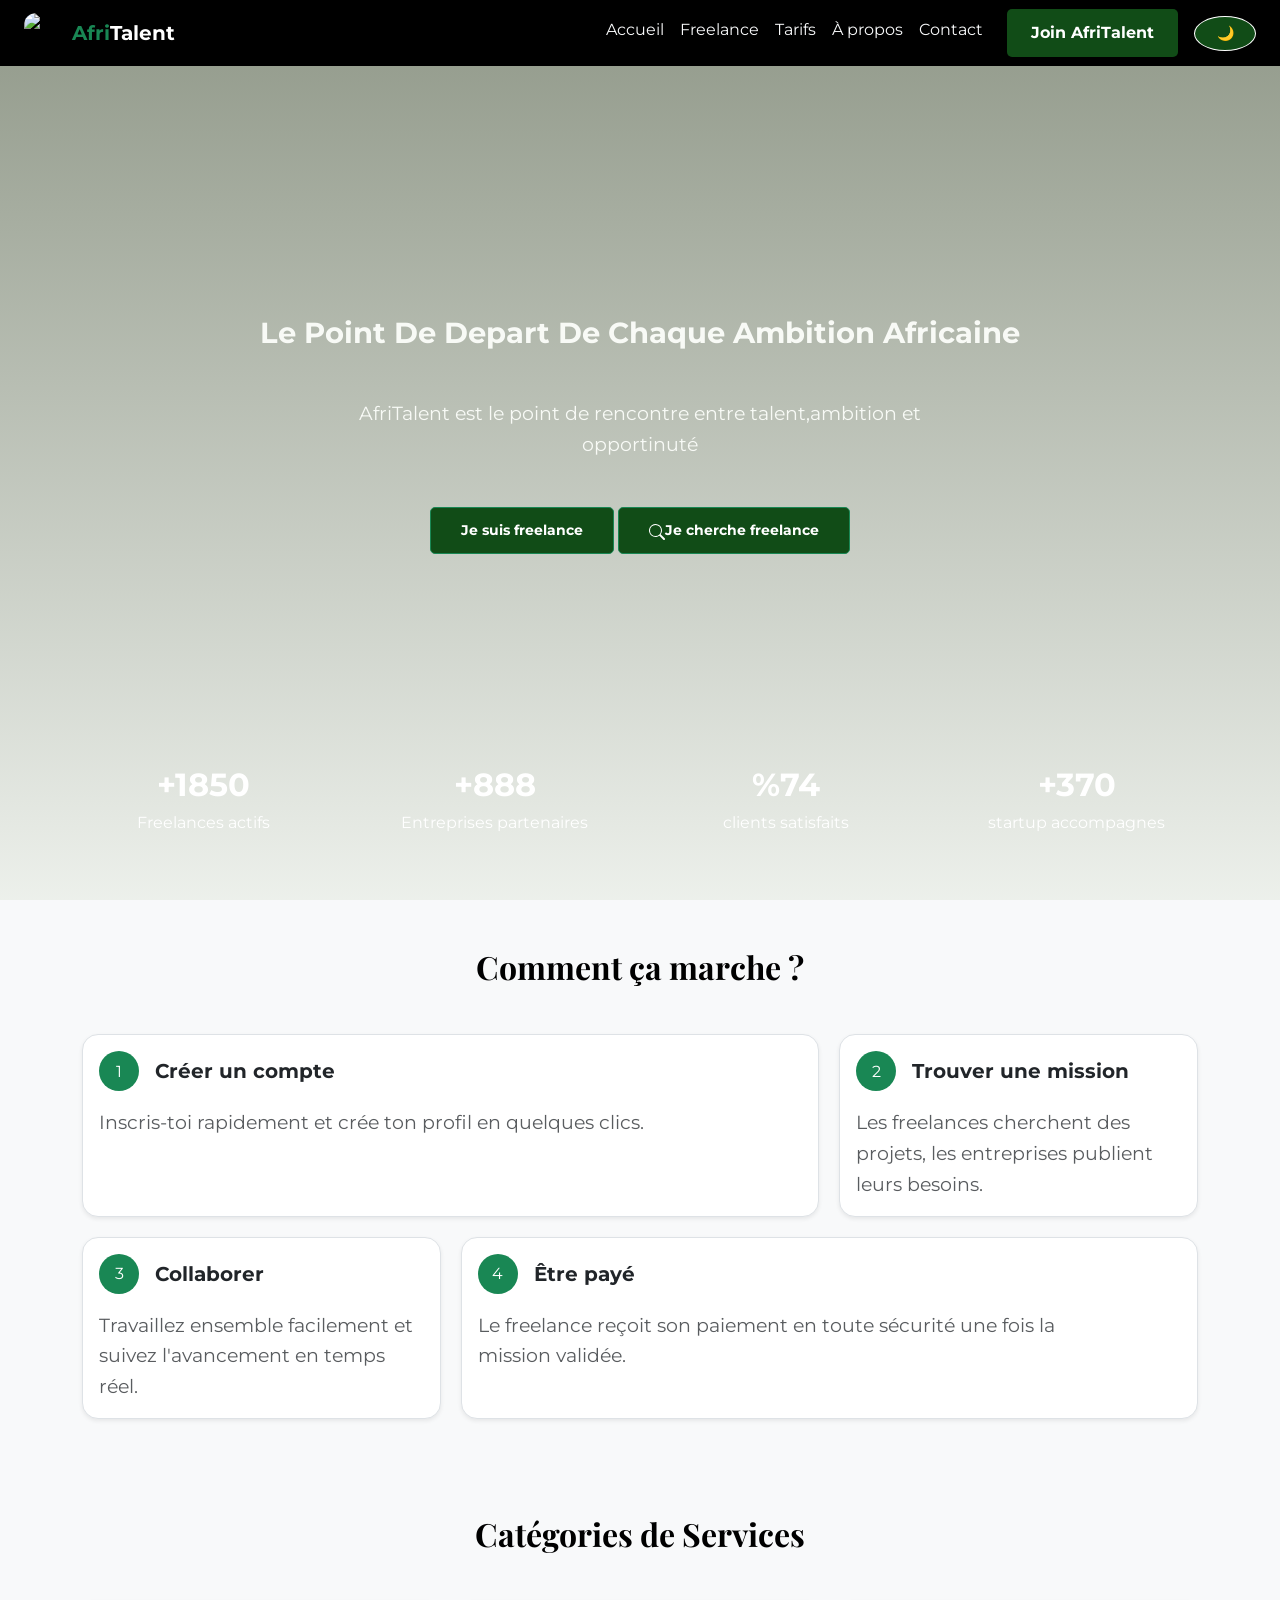
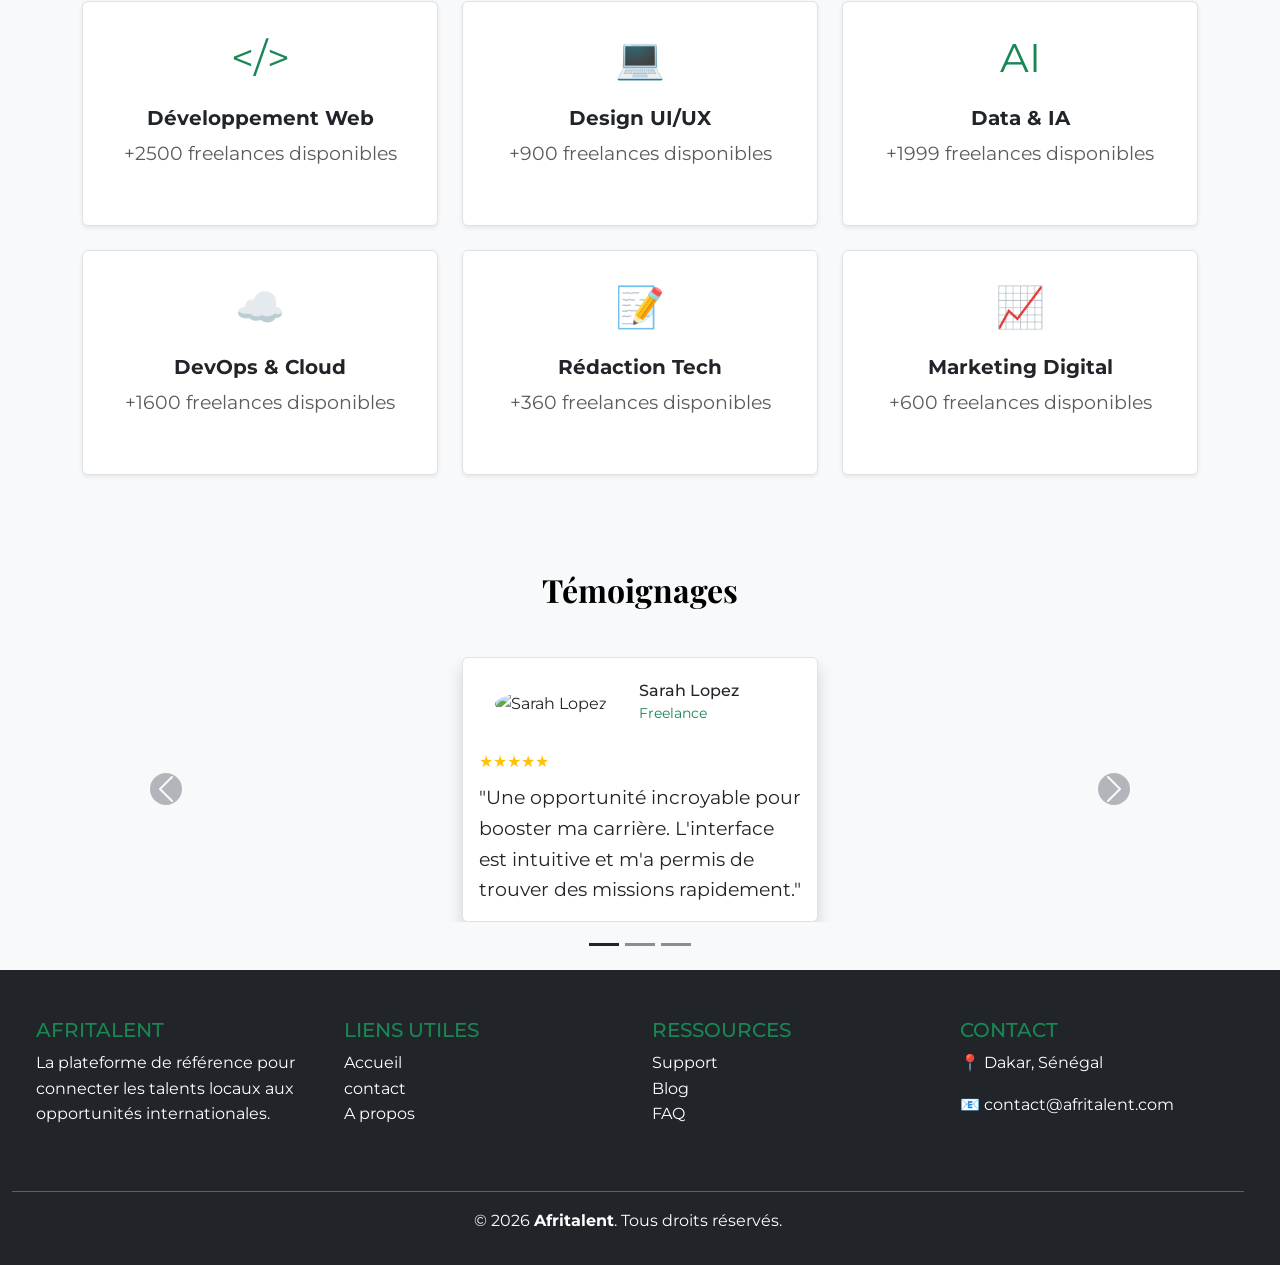
==== commit eb54a0da: "JS : compteurs animés au scroll et animations fade-in des sections" ====
--- a/index.html
+++ b/index.html
@@ -67,21 +67,21 @@
 </div>
 
 </div>
-<div class="container py-5 blo">
+<div class="container py-5 blo fade-in-section">
   
     <div class="container overflow-hidden text-center">
   <div class="row gx-5">
     <div class="col">
-      <div class="p-3"><strong>+2500</strong> Freelances actifs</div>
+      <div class="p-3"><strong>+<span class="compteur" data-cible="2500">0</span></strong> Freelances actifs</div>
     </div>
     <div class="col">
-      <div class="p-3"><strong>+1200</strong> Entreprises partenaires</div>
+      <div class="p-3"><strong>+<span class="compteur" data-cible="1200">0</span></strong>Entreprises partenaires </div>
     </div>
     <div class="col">
-      <div class="p-3"><strong>+98%</strong> de clients satisfaits</div>
+      <div class="p-3"><strong>%<span class="compteur" data-cible="98">0</span></strong> clients satisfaits</div>
     </div>
     <div class="col">
-      <div class="p-3"><strong>+500</strong> startups accompagnées</div>
+      <div class="p-3"><strong>+<span class="compteur" data-cible="500">0</span></strong> startup accompagnes</div>
     </div>
   </div>
 </div>
@@ -92,7 +92,7 @@
 
 
 
-<div class="container py-5">
+<div class="container py-5 fade-in-section">
   <div class="text-center mb-5">
     <h2 class="fw-bold">Comment ça marche ?</h2>
   </div>
@@ -148,7 +148,7 @@
 </div>
 </div>
 
-<div class="container py-5">
+<div class="container py-5 fade-in-section">
   <div class="text-center mb-5">
     <h2 class="fw-bold">Catégories de Services</h2>
   </div>
@@ -231,7 +231,7 @@
 
 
 
-<div class="container py-5">
+<div class="container py-5 fade-in-section">
     <div class="text-center mb-5">
         <h2 class="fw-bold">Témoignages</h2>
     </div>
--- a/css/style.css
+++ b/css/style.css
@@ -35,13 +35,13 @@
   color: black;
 }
 .navbar {
-  background-color: rgb(19, 66, 25);
+  background-color: #114c17;
   padding: 1;
   box-shadow: var(--shadow-soft);
   border-radius: 2;
 }
 .navbar-nav .nav-link:hover {
-  background-color: #406d38;
+  background-color: #114c17;
   border-radius: 12px;
 }
 .btn {
@@ -114,7 +114,7 @@
 }
 
 .btn {
-  background-color: #406d38;
+  background-color: #114c17;
 
   color: white;
   padding: 12px 30px;
@@ -125,7 +125,7 @@
 }
 
 .btn:hover {
-  background-color: #1c2716;
+  background-color: #114c17;
 }
 .card {
   transition:
@@ -170,7 +170,7 @@
 
   /*  Change la bordure en vert  */
   /* border-color: #198754; */
-  background-color: rgb(44, 77, 2);
+  background-color: #114c17;
 
   /* change le curseur en une main */
   cursor: pointer;
@@ -317,6 +317,59 @@
   }
 }
 
+/* about bento grid */
+
+/* 1. On configure la grille principale */
+.bento-grille {
+  display: grid;
+  /* On crée 3 colonnes de taille égale */
+  grid-template-columns: repeat(3, 1fr);
+  /* L'espace entre les blocs */
+  gap: 20px;
+}
+
+/* 2. Le style général de chaque boîte du Bento */
+.bento-item {
+  background-color: #114c17;
+  color: white;
+  padding: 30px;
+  border-radius: 15px; /* Les bords bien arrondis style Bento */
+  text-align: center;
+  font-size: 1.1rem;
+  display: flex;
+  flex-direction: column;
+  justify-content: center;
+  align-items: center;
+}
+
+/* Style pour mettre les chiffres bien gros */
+.bento-item strong {
+  font-size: 2.5rem;
+  display: block;
+  margin-bottom: 10px;
+}
+
+/* 3. On change la taille des blocs pour l'effet Bento */
+/* Le premier bloc prendra 2 colonnes de large */
+.item-1 {
+  grid-column: span 2;
+}
+
+/* Le deuxième bloc prendra 1 colonne de large  */
+.item-2 {
+  grid-column: span 1;
+}
+
+/* Le troisième bloc prendra 1 colonne de large sur la ligne 2 */
+.item-3 {
+  grid-column: span 1;
+}
+
+/* Le quatrième bloc prendra 2 colonnes de large sur la ligne 2 */
+.item-4 {
+  grid-column: span 2;
+}
+
 /* js */
 /* Dark Mode */
 body.dark-mode {
@@ -358,11 +411,45 @@
   transition:
     background-color 0.4s ease,
     box-shadow 0.4s ease;
-  background-color: transparent !important;
+  background-color: black !important;
 }
 
 /* État après scroll */
 .navbar.scrolled {
-  background-color: #0f4a0f !important;
+  background-color: #114c17 !important;
   box-shadow: 0 4px 20px rgba(27, 88, 14, 0.5);
 }
+
+/* fade in */
+/* État de départ : invisible et légèrement descendu */
+.fade-in-section {
+  opacity: 1;
+  transform: translateY(20px);
+  transition:
+    opacity 0.8s ease-out,
+    transform 0.8s ease-out;
+}
+
+/* État final (géré par le JavaScript) : visible et à sa place d'origine */
+.fade-in-section.visible {
+  opacity: 1;
+  transform: translateY(0);
+}
+
+.bento-item {
+  /* Garde ton design (couleur, padding, radius) et ajoute cette ligne pour la fluidité : */
+  transition:
+    transform 0.3s ease,
+    box-shadow 0.3s ease,
+    background-color 0.3s ease;
+  cursor: pointer;
+}
+
+/* Quand la souris passe sur une carte du Bento */
+.bento-item:hover {
+  transform: translateY(
+    -8px
+  ); /* Souleve de la carte vers le haut de 8 pixels */
+
+  background-color: #375a47; /* Change légèrement la couleur  */
+}
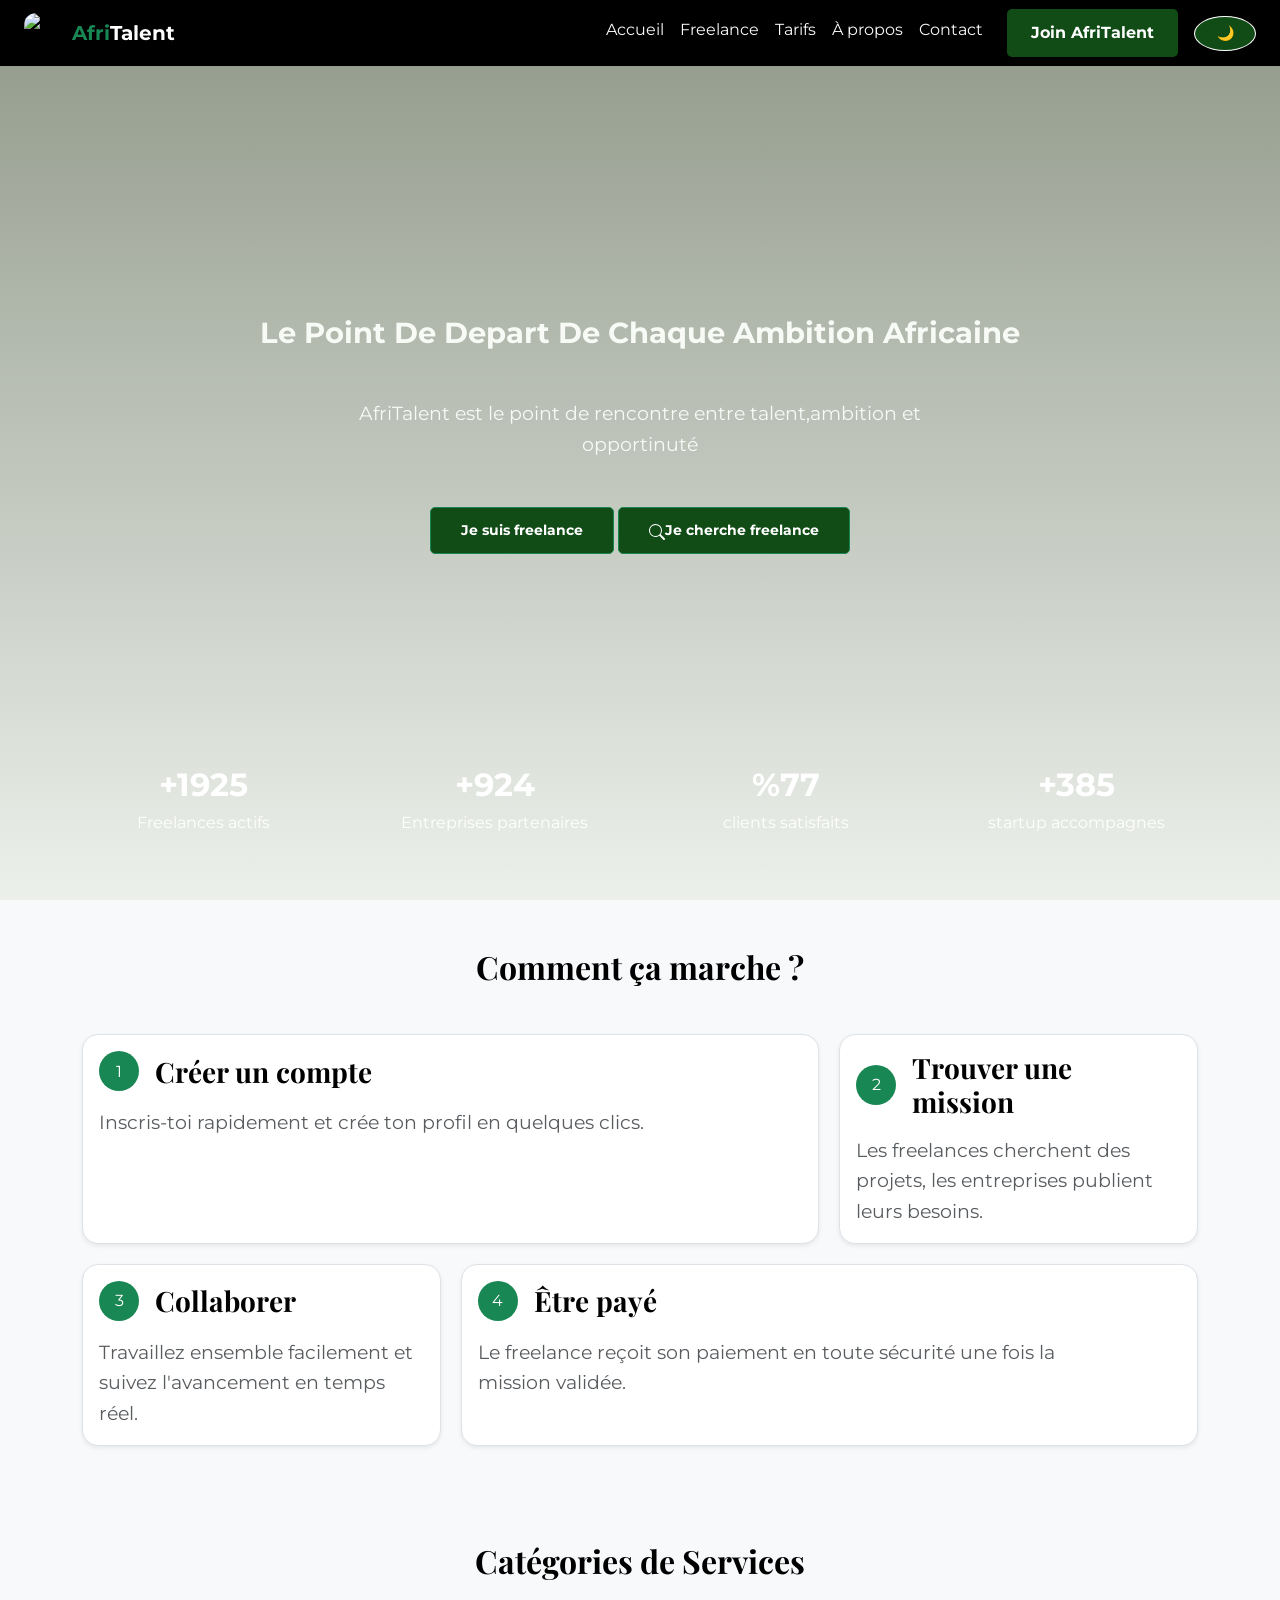
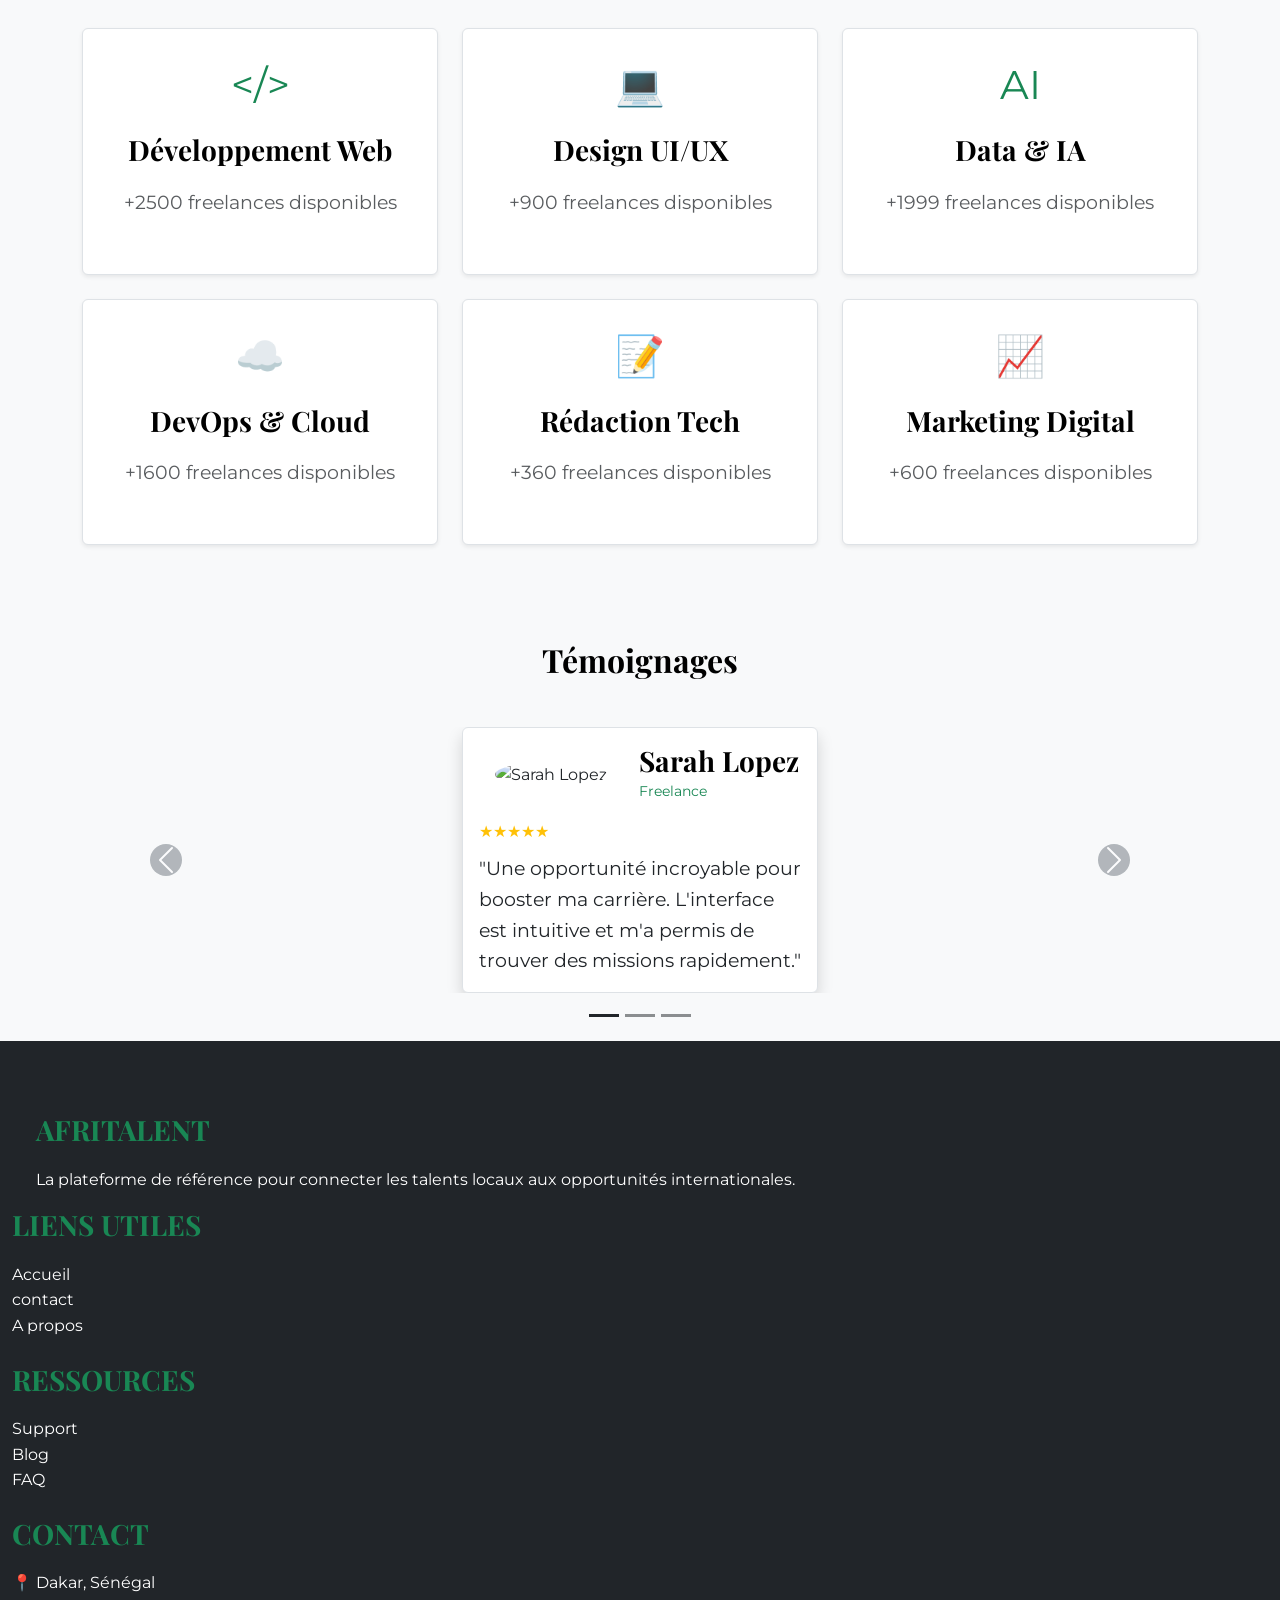
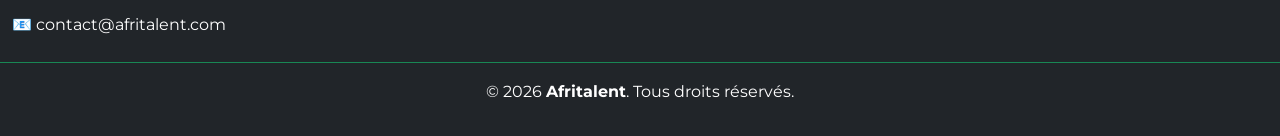
==== commit d1dd607c: "Finalisation : corrections responsive, optimisation du code et commentaires" ====
--- a/index.html
+++ b/index.html
@@ -66,11 +66,11 @@
 </svg>Je cherche freelance</a>
 </div>
 
-</div>
+<!-- </div> -->
 <div class="container py-5 blo fade-in-section">
   
     <div class="container overflow-hidden text-center">
-  <div class="row gx-5">
+    <div class="row gx-5">
     <div class="col">
       <div class="p-3"><strong>+<span class="compteur" data-cible="2500">0</span></strong> Freelances actifs</div>
     </div>
@@ -84,6 +84,7 @@
       <div class="p-3"><strong>+<span class="compteur" data-cible="500">0</span></strong> startup accompagnes</div>
     </div>
   </div>
+</div>
 </div>
 </section>
 
@@ -104,7 +105,7 @@
         <div class="bg-success text-white rounded-circle d-flex align-items-center justify-content-center p-3" style="width: 40px; height: 40px;">
           1
         </div>
-        <h5 class="ms-3 mb-0 fw-bold">Créer un compte</h5>
+        <h3 class="ms-3 mb-0 fw-bold">Créer un compte</h3>
       </div>
       <p class="card-text text-muted">Inscris-toi rapidement et crée ton profil en quelques clics.</p>
     </div>
@@ -116,7 +117,7 @@
         <div class="bg-success text-white rounded-circle d-flex align-items-center justify-content-center p-3" style="width: 40px; height: 40px;">
           2
         </div>
-        <h5 class="ms-3 mb-0 fw-bold">Trouver une mission</h5>
+        <h3 class="ms-3 mb-0 fw-bold">Trouver une mission</h3>
       </div>
       <p class="card-text text-muted">Les freelances cherchent des projets, les entreprises publient leurs besoins.</p>
     </div>
@@ -128,7 +129,7 @@
         <div class="bg-success text-white rounded-circle d-flex align-items-center justify-content-center p-3" style="width: 40px; height: 40px;">
           3
         </div>
-        <h5 class="ms-3 mb-0 fw-bold">Collaborer</h5>
+        <h3 class="ms-3 mb-0 fw-bold">Collaborer</h3>
       </div>
       <p class="card-text text-muted">Travaillez ensemble facilement et suivez l'avancement en temps réel.</p>
     </div>
@@ -140,7 +141,7 @@
         <div class="bg-success text-white rounded-circle d-flex align-items-center justify-content-center p-3" style="width: 40px; height: 40px;">
           4
         </div>
-        <h5 class="ms-3 mb-0 fw-bold">Être payé</h5>
+        <h3 class="ms-3 mb-0 fw-bold">Être payé</h3>
       </div>
       <p class="card-text text-muted">Le freelance reçoit son paiement en toute sécurité une fois la mission validée.</p>
     </div>
@@ -160,7 +161,7 @@
           <div class="mb-3 text-success">
             <span class="fs-1">&lt;/&gt;</span>
           </div>
-          <h5 class="fw-bold">Développement Web</h5>
+          <h3 class="fw-bold">Développement Web</h3>
           <p class="text-muted small">+2500 freelances disponibles</p>
         </div>
       </div>
@@ -172,7 +173,7 @@
           <div class="mb-3 text-success">
             <span class="fs-1">💻</span>
           </div>
-          <h5 class="fw-bold">Design UI/UX</h5>
+          <h3 class="fw-bold">Design UI/UX</h3>
           <p class="text-muted small">+900 freelances disponibles</p>
         </div>
       </div>
@@ -184,7 +185,7 @@
           <div class="mb-3 text-success">
             <span class="fs-1">AI</span>
           </div>
-          <h5 class="fw-bold">Data & IA</h5>
+          <h3 class="fw-bold">Data & IA</h3>
           <p class="text-muted small">+1999 freelances disponibles</p>
         </div>
       </div>
@@ -196,7 +197,7 @@
           <div class="mb-3 text-primary">
             <span class="fs-1">☁️</span>
           </div>
-          <h5 class="fw-bold">DevOps & Cloud</h5>
+          <h3 class="fw-bold">DevOps & Cloud</h3>
           <p class="text-muted small">+1600 freelances disponibles</p>
         </div>
       </div>
@@ -208,7 +209,7 @@
           <div class="mb-3 text-primary">
             <span class="fs-1">📝</span>
           </div>
-          <h5 class="fw-bold">Rédaction Tech</h5>
+          <h3 class="fw-bold">Rédaction Tech</h3>
           <p class="text-muted small">+360 freelances disponibles</p>
         </div>
       </div>
@@ -220,7 +221,7 @@
           <div class="mb-3 text-primary">
             <span class="fs-1">📈</span>
           </div>
-          <h5 class="fw-bold">Marketing Digital</h5>
+          <h3 class="fw-bold">Marketing Digital</h3>
           <p class="text-muted small">+600 freelances disponibles</p>
         </div>
       </div>
@@ -259,7 +260,7 @@
                                         <img src="images/AA.jpg" width="50" height="50" class="rounded-circle" alt="Sarah Lopez">
                                     </div>
                                     <div class="ms-3">
-                                        <h6 class="mb-0">Sarah Lopez</h6>
+                                        <h3 class="mb-0">Sarah Lopez</h3>
                                         <small class="text-success">Freelance</small>
                                     </div>
                                 </div>
@@ -284,7 +285,7 @@
                                         <img src="images/EE.jpg" width="50" height="50" class="rounded-circle" alt="Jonh Kennedy">
                                     </div>
                                     <div class="ms-3">
-                                        <h6 class="mb-0">Jonh Kennedy</h6>
+                                        <h3 class="mb-0">Jonh Kennedy</h3>
                                         <small class="text-success">Freelance</small>
                                     </div>
                                 </div>
@@ -309,7 +310,7 @@
                                         <img src="images/nova.jpg" width="50" height="50" class="rounded-circle" alt="Novatech">
                                     </div>
                                     <div class="ms-3">
-                                        <h6 class="mb-0">Novatech</h6>
+                                        <h3 class="mb-0">Novatech</h3>
                                         <small class="text-success">Entreprise</small>
                                     </div>
                                 </div>
@@ -341,13 +342,15 @@
 </button>
 <footer class="container-fluid bg-dark text-white pt-5 pb-3">
     
-    <div class="row px-4"> <div class="col-md-3 mb-4">
-            <h5 class="text-uppercase text-success font-weight-bold">Afritalent</h5>
+    <div class="row px-4"> 
+      <div class="col-md-3 mb-4">
+        </div>
+            <h3 class="text-uppercase text-success font-weight-bold">Afritalent</h3>
             <p>La plateforme de référence pour connecter les talents locaux aux opportunités internationales.</p>
         </div>
 
         <div class="col-md-3 mb-4">
-            <h5 class="text-uppercase text-success font-weight-bold">Liens utiles</h5>
+            <h3 class="text-uppercase text-success font-weight-bold">Liens utiles</h3>
             <ul class="list-unstyled">
                 <li><a href="index.html" class="text-white text-decoration-none">Accueil</a></li>
                 <li><a href="contact.html" class="text-white text-decoration-none">contact</a></li>
@@ -356,7 +359,7 @@
         </div>
 
         <div class="col-md-3 mb-4">
-            <h5 class="text-uppercase text-success font-weight-bold">Ressources</h5>
+            <h3 class="text-uppercase text-success font-weight-bold">Ressources</h3>
             <ul class="list-unstyled">
                 <li><a href="#" class="text-white text-decoration-none">Support</a></li>
                 <li><a href="#" class="text-white text-decoration-none">Blog</a></li>
@@ -365,7 +368,7 @@
         </div>
 
         <div class="col-md-3 mb-4">
-            <h5 class="text-uppercase text-success font-weight-bold">Contact</h5>
+            <h3 class="text-uppercase text-success font-weight-bold">Contact</h3>
             <p>📍 Dakar, Sénégal</p>
             <p>📧 contact@afritalent.com</p>
              <div class="mt-4">
@@ -375,10 +378,11 @@
     </div>
 
     <div class="row border-top border-success mt-4 pt-3">
-        <div class="col-12 text-center">
+       <div class="col-12 text-center">
             <p>© 2026 <strong>Afritalent</strong>. Tous droits réservés.</p>
         </div>
-    </div>
+    </div> </div> 
+    
 
 </footer>
 
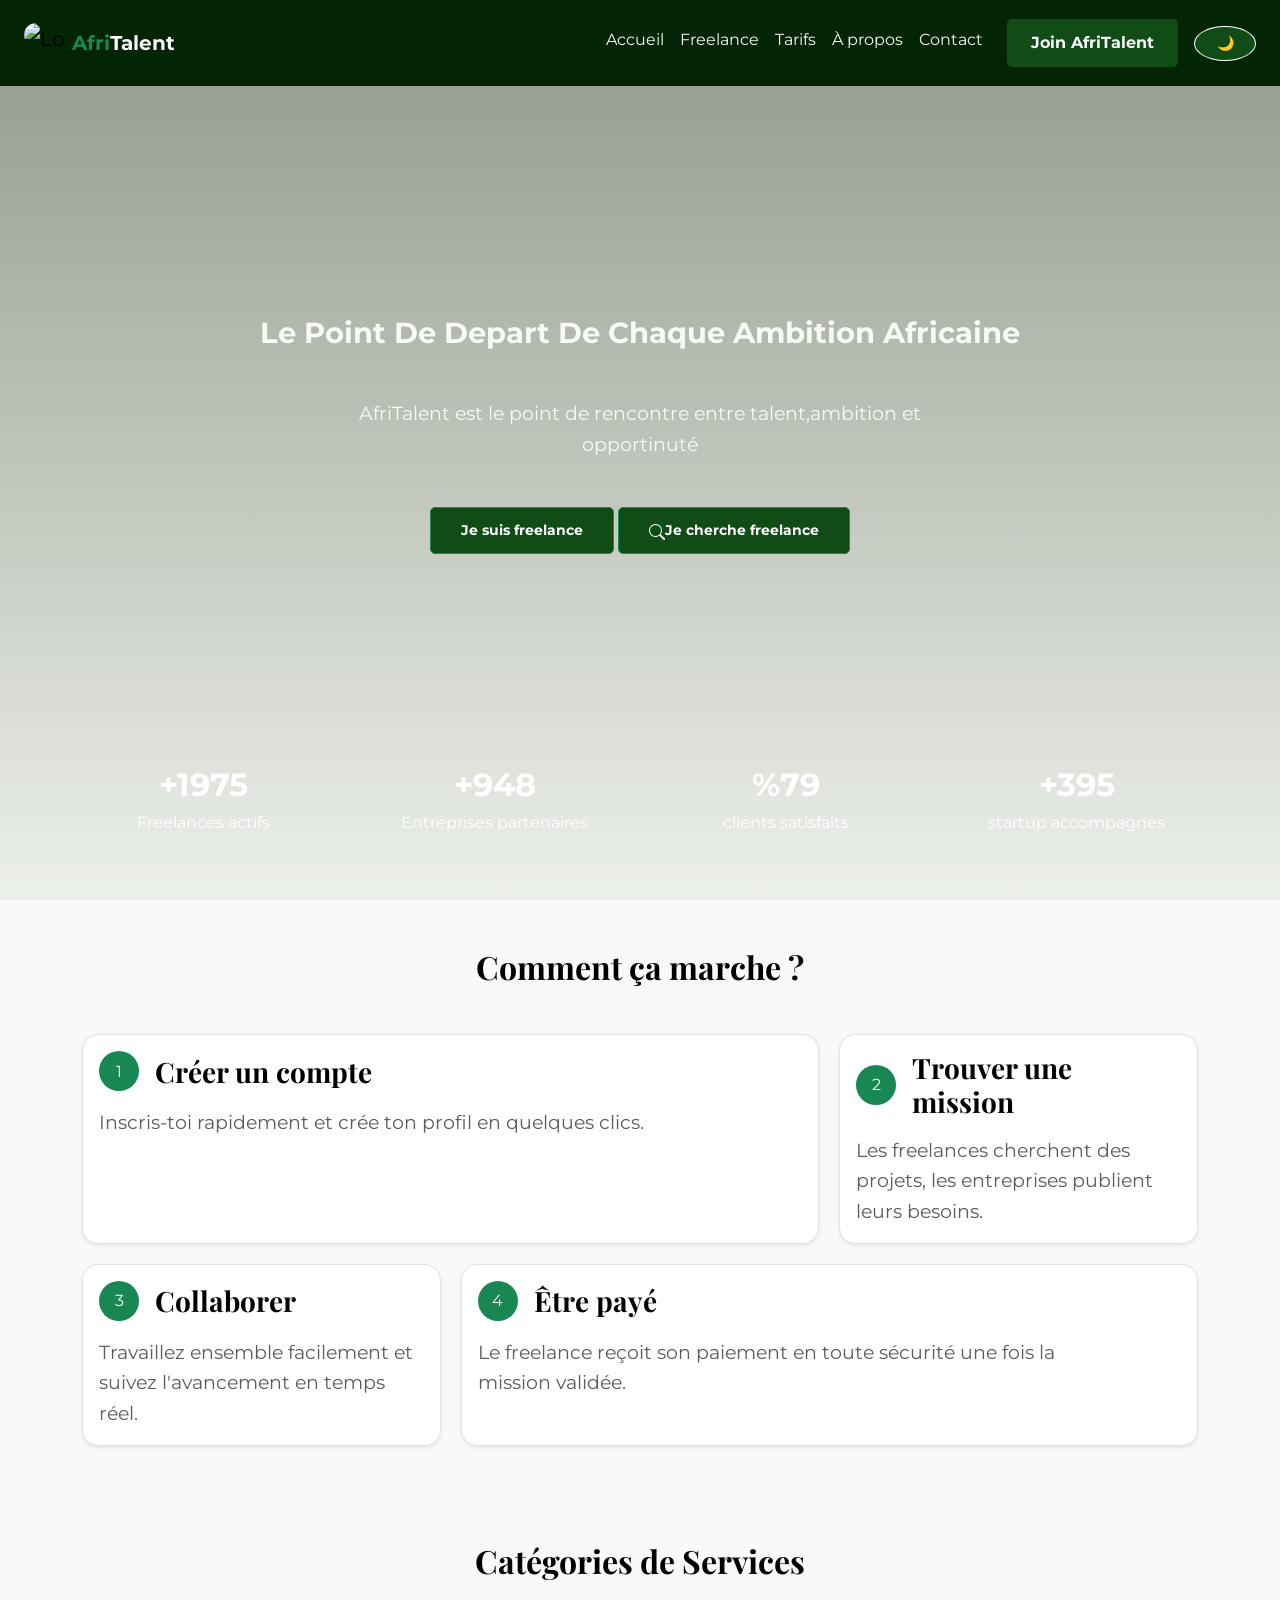
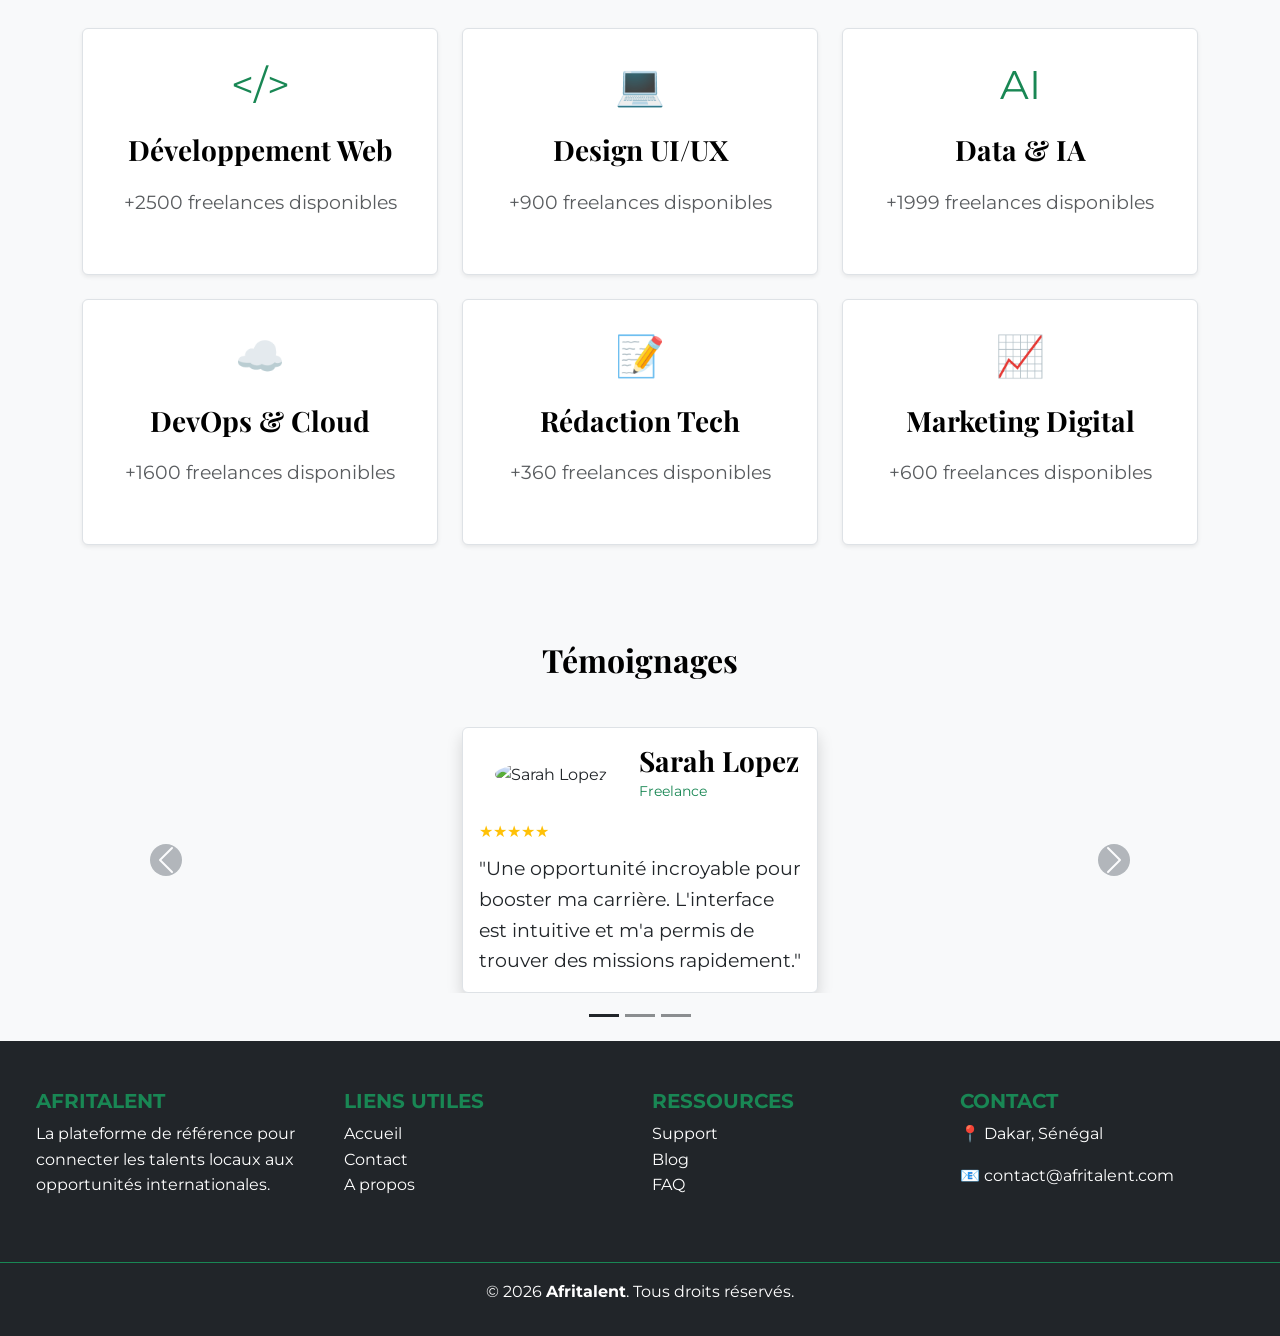
==== commit abe229eb: "Deploiement: github pages active,readme finalise et presentation powerpoint ajoutee" ====
--- a/index.html
+++ b/index.html
@@ -337,55 +337,61 @@
 </div>
 
 </header>
-<button id="backToTop" class="btn btn-primary rounded-circle position-fixed bottom-0 end-0 m-4 d-none z-3 fs-4">
-  ↑
-</button>
+<button id="backToTop" class="btn btn-success rounded-circle position-fixed bottom-0 end-0 m-4">↑</button>
+
 <footer class="container-fluid bg-dark text-white pt-5 pb-3">
-    
-    <div class="row px-4"> 
-      <div class="col-md-3 mb-4">
-        </div>
-            <h3 class="text-uppercase text-success font-weight-bold">Afritalent</h3>
-            <p>La plateforme de référence pour connecter les talents locaux aux opportunités internationales.</p>
-        </div>
-
+      <div class="row px-4">
         <div class="col-md-3 mb-4">
-            <h3 class="text-uppercase text-success font-weight-bold">Liens utiles</h3>
-            <ul class="list-unstyled">
-                <li><a href="index.html" class="text-white text-decoration-none">Accueil</a></li>
-                <li><a href="contact.html" class="text-white text-decoration-none">contact</a></li>
-                <li><a href="about.html" class="text-white text-decoration-none">A propos</a></li>
-            </ul>
-        </div>
-
+          <h5 class="text-uppercase text-success fw-bold">Afritalent</h5>
+          <p>
+            La plateforme de référence pour connecter les talents locaux aux
+            opportunités internationales.
+          </p>
+        </div>
         <div class="col-md-3 mb-4">
-            <h3 class="text-uppercase text-success font-weight-bold">Ressources</h3>
-            <ul class="list-unstyled">
-                <li><a href="#" class="text-white text-decoration-none">Support</a></li>
-                <li><a href="#" class="text-white text-decoration-none">Blog</a></li>
-                <li><a href="#" class="text-white text-decoration-none">FAQ</a></li>
-            </ul>
-        </div>
-
+          <h5 class="text-uppercase text-success fw-bold">Liens utiles</h5>
+          <ul class="list-unstyled">
+            <li>
+              <a href="index.html" class="text-white text-decoration-none"
+                >Accueil</a
+              >
+            </li>
+            <li>
+              <a href="contact.html" class="text-white text-decoration-none"
+                >Contact</a
+              >
+            </li>
+            <li>
+              <a href="about.html" class="text-white text-decoration-none"
+                >A propos</a
+              >
+            </li>
+          </ul>
+        </div>
         <div class="col-md-3 mb-4">
-            <h3 class="text-uppercase text-success font-weight-bold">Contact</h3>
-            <p>📍 Dakar, Sénégal</p>
-            <p>📧 contact@afritalent.com</p>
-             <div class="mt-4">
-        
-        </div>
-
-    </div>
-
-    <div class="row border-top border-success mt-4 pt-3">
-       <div class="col-12 text-center">
-            <p>© 2026 <strong>Afritalent</strong>. Tous droits réservés.</p>
-        </div>
-    </div> </div> 
-    
-
-</footer>
-
+          <h5 class="text-uppercase text-success fw-bold">Ressources</h5>
+          <ul class="list-unstyled">
+            <li>
+              <a href="#" class="text-white text-decoration-none">Support</a>
+            </li>
+            <li>
+              <a href="#" class="text-white text-decoration-none">Blog</a>
+            </li>
+            <li><a href="#" class="text-white text-decoration-none">FAQ</a></li>
+          </ul>
+        </div>
+        <div class="col-md-3 mb-4">
+          <h5 class="text-uppercase text-success fw-bold">Contact</h5>
+          <p>📍 Dakar, Sénégal</p>
+          <p>📧 contact@afritalent.com</p>
+        </div>
+      </div>
+      <div class="row border-top border-success mt-4 pt-3">
+        <div class="col-12 text-center">
+          <p>©️ 2026 <strong>Afritalent</strong>. Tous droits réservés.</p>
+        </div>
+      </div>
+    </footer>
 <script
 src="https://cdn.jsdelivr.net/npm/bootstrap@5.3.0/dist/js/bootstrap.bundle.min.js"
 ></script>
--- a/css/style.css
+++ b/css/style.css
@@ -453,3 +453,18 @@
 
   background-color: #375a47; /* Change légèrement la couleur  */
 }
+/* État initial */
+.navbar {
+  transition: background-color 0.4s ease, box-shadow 0.4s ease, padding 0.3s ease;
+  background-color: rgb(3, 37, 3) !important;
+  padding-top: 18px;
+  padding-bottom: 18px;
+}
+
+/* État après scroll */
+.navbar.navbar-scrolled {
+  background-color: #114c17 !important;
+  box-shadow: 0 2px 16px rgba(0, 0, 0, 0.18);
+  padding-top: 8px;
+  padding-bottom: 8px;
+}
